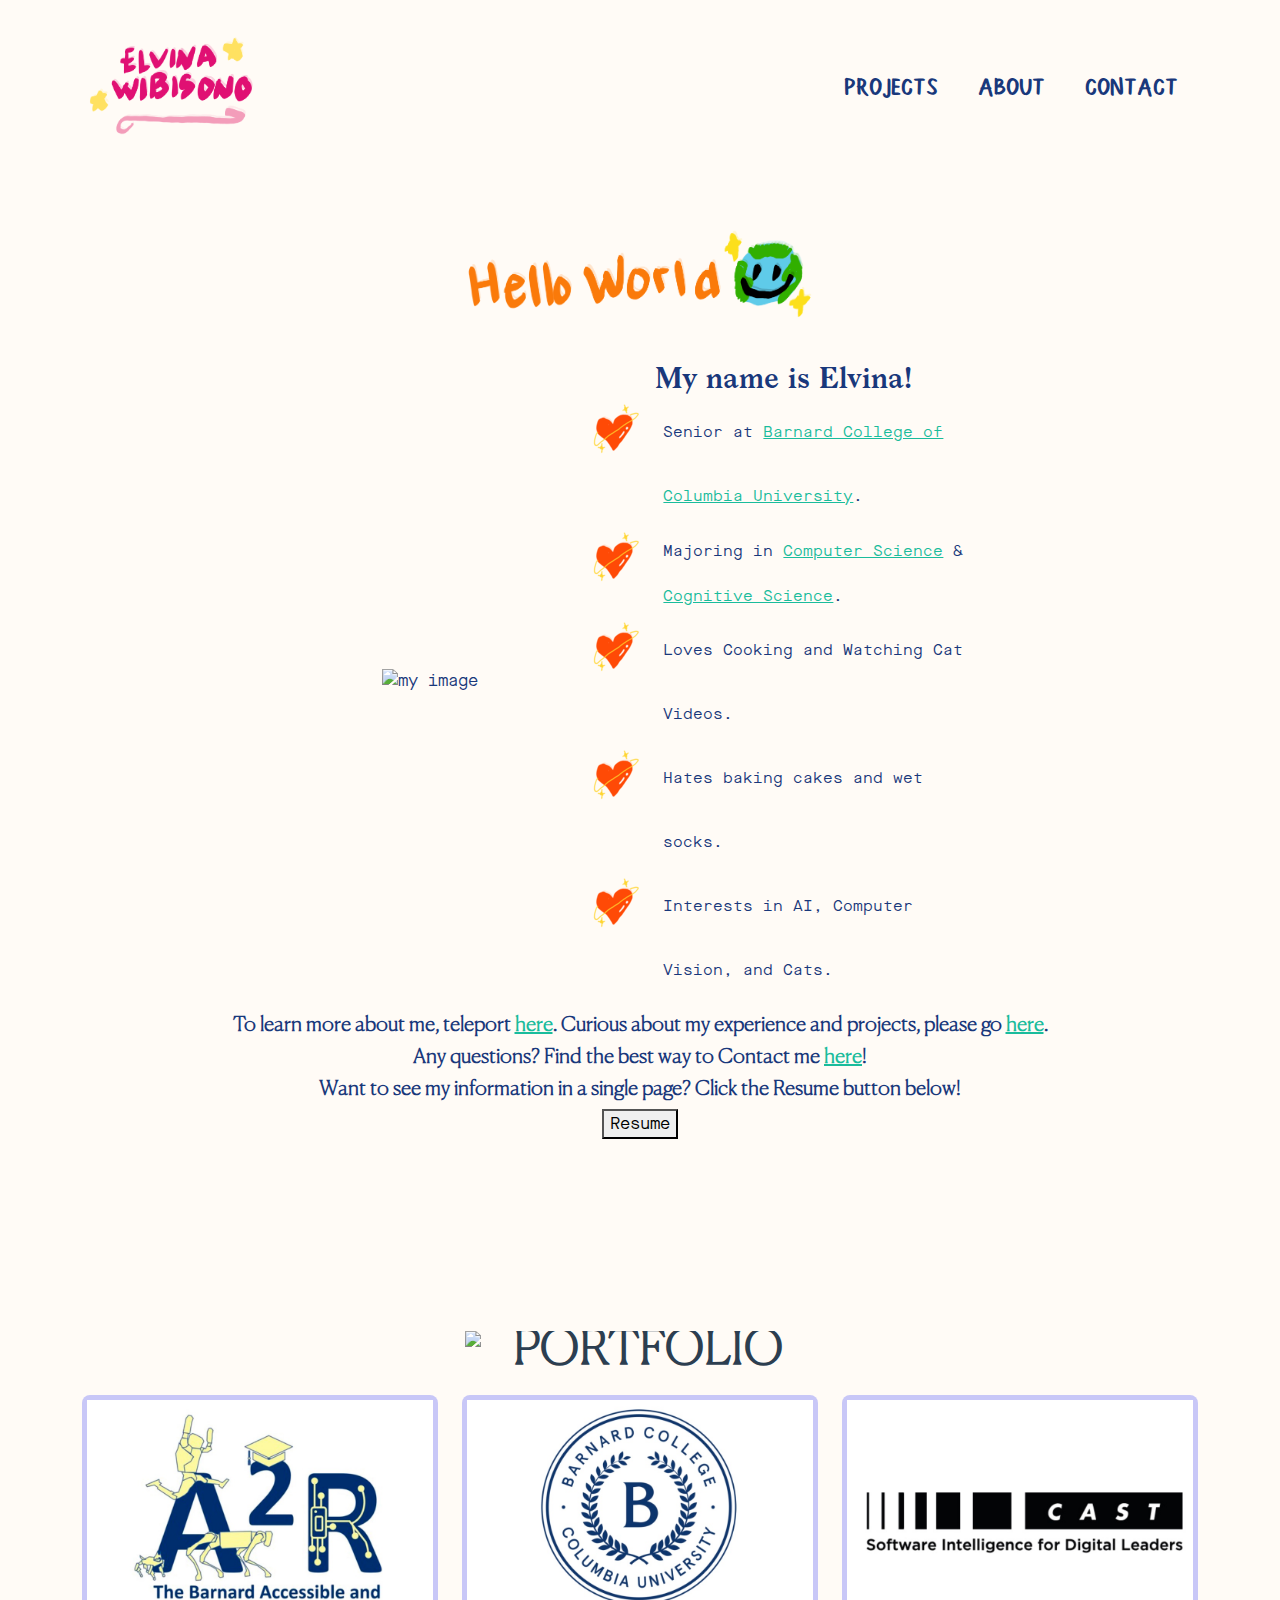
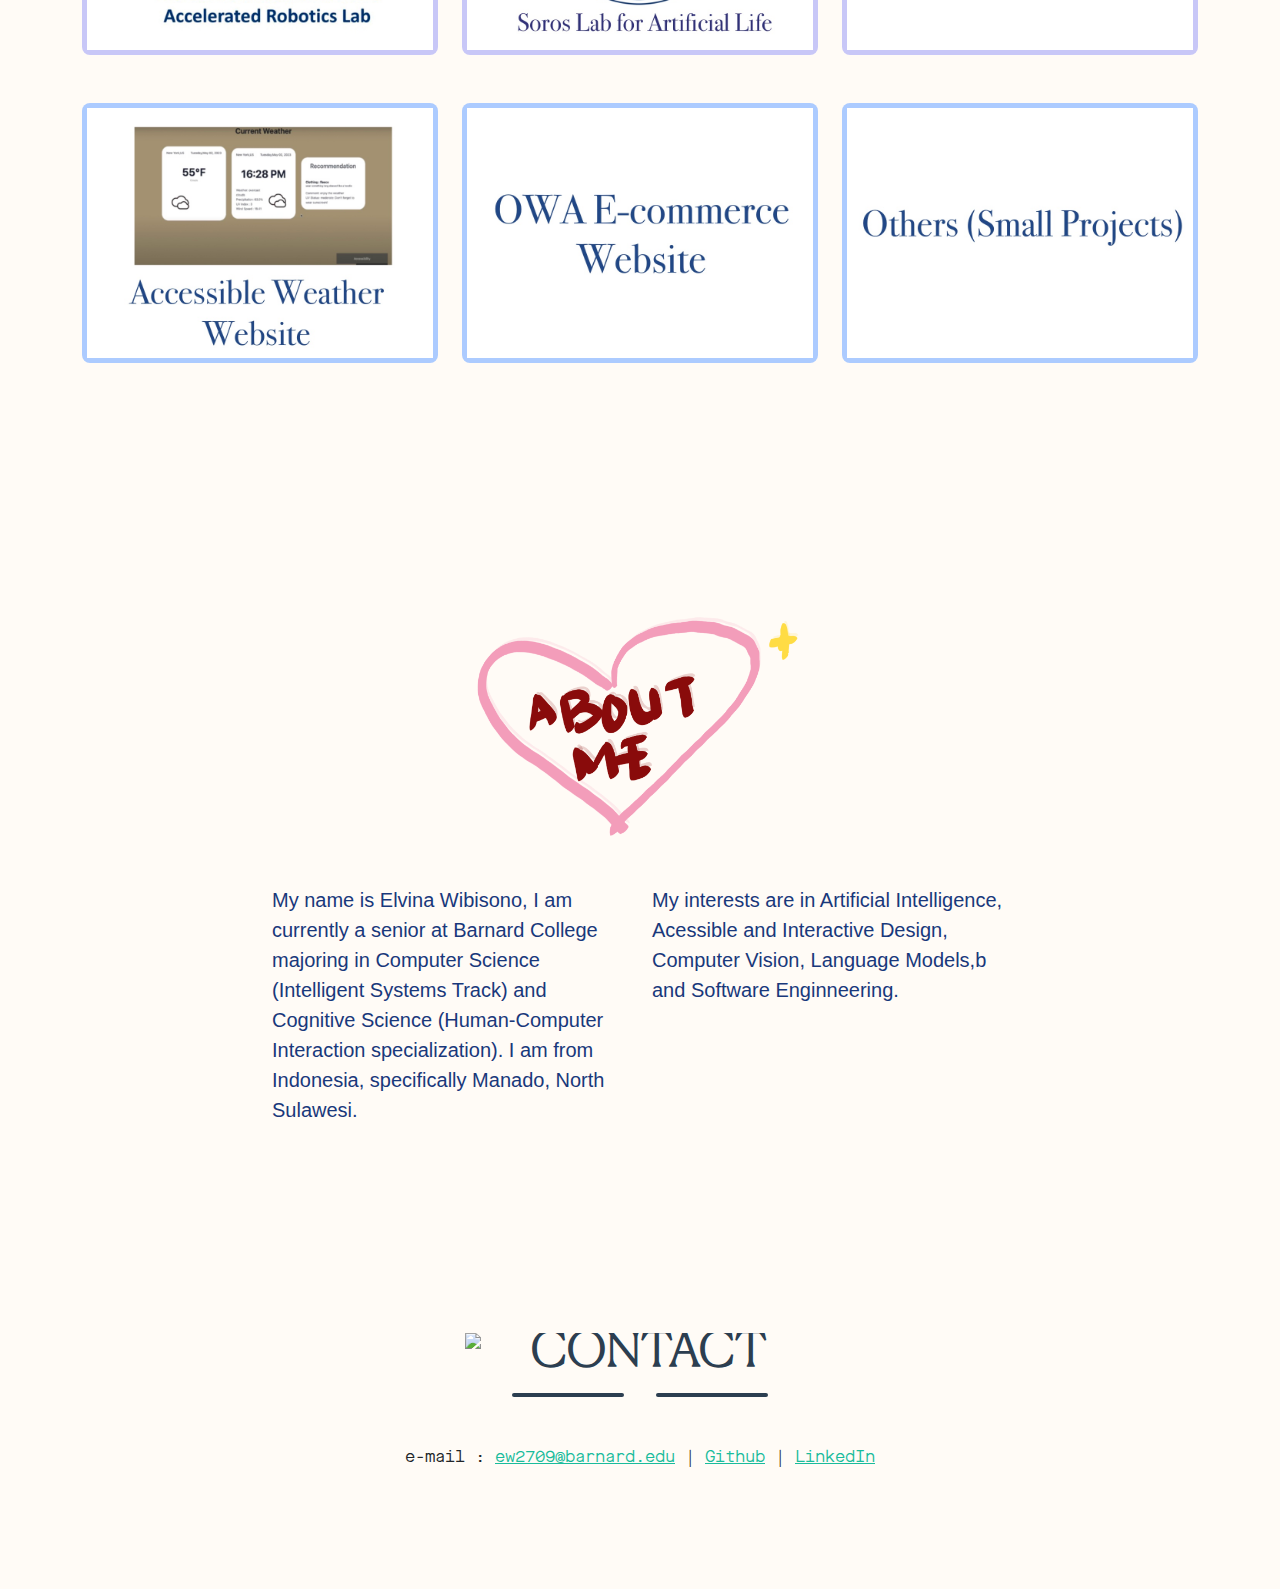
==== index.html @ 257a542f "add content" ====
<!DOCTYPE html>
<html lang="en">
    <head>
        <meta charset="utf-8" />
        <meta name="viewport" content="width=device-width, initial-scale=1, shrink-to-fit=no" />
        <meta name="description" content="" />
        <meta name="author" content="" />
        <title>Elvina's Personal Website</title>
        <!-- Favicon-->
        <link rel="icon" type="image/x-icon" href="assets/favicon.ico" />
        <!-- Font Awesome icons (free version)-->
        <script src="https://use.fontawesome.com/releases/v6.3.0/js/all.js" crossorigin="anonymous"></script>
        <!-- Google fonts-->
        <link href="https://fonts.googleapis.com/css?family=Montserrat:400,700" rel="stylesheet" type="text/css" />
        <link href="https://fonts.googleapis.com/css?family=Lato:400,700,400italic,700italic" rel="stylesheet" type="text/css" />
        <!-- Core theme CSS (includes Bootstrap)-->
        <link href="css/styles.css" rel="stylesheet" />

        <style>
            .custom-bg-color {
                background-color: #fffbf6;
                background-size: cover;
                background-position: center;
                background-repeat: no-repeat;
            }

            .navbar-logo {
                max-width: 180px; /* Adjust the maximum width as needed */
                height: auto;
                display: block; /* To center the image horizontally */
            }

            .section-heading-image {
                max-width: 350px; /* Adjust the maximum width as needed */
                height: auto;
                display: block; /* To center the image horizontally */
                margin: 0 auto; /* To center the image horizontally */
            }

            .section-home-image {
                max-width: 350px; /* Adjust the maximum width as needed */
                height: auto;
                display: block; /* To center the image horizontally */
                margin: 0 auto; /* To center the image horizontally */
            }

            @font-face {
                font-family: 'Alviena';
                src: url('assets/fonts/Alviena.ttf') format('truetype');
                font-weight: normal;
                font-style: normal;
            }

            @font-face {
                font-family: 'JustBreathe';
                src: url('aassets/fonts/JustBreathe-vO6y.otf') format('opentype');
                font-weight: normal;
                font-style: normal;
            }

            @font-face {
                font-family: 'Canela-Thin';
                src: url('assets/fonts/CanelaDeck-Thin-Trial.otf') format('opentype');
                font-weight: normal;
                font-style: normal;
            }

            @font-face {
                font-family: 'Canela-Light';
                src: url('assets/fonts/Canela-Light-Trial.otf') format('opentype');
                font-weight: normal;
                font-style: normal;
            }

            @font-face{
                font-family: 'MaisonMono';
                src: url('assets/fonts/MaisonNeueMono-Regular.otf') format('opentype');
                font-weight: normal;
                font-style: normal;

            }

            @font-face{
                font-family: 'MaisonNeue';
                src: url('assets/fonts/MaisonNeue-Demi.otf') format('opentype');
                font-weight: normal;
                font-style: normal;

            }

            @font-face{
                font-family: 'LarishNeue';
                src: url('assets/fonts/LarishNeueSemiboldRegular.otf') format('opentype');
                font-weight: normal;
                font-style: normal;

            }

            /* Apply the custom font to navigation menu */
            #mainNav .navbar-nav .nav-link {
                font-family: 'Alviena', sans-serif; /* Use the custom font followed by fallbacks */
                font-size: 32px;
            }

            .header-custom-font {
                font-family: 'MaisonMono', sans-serif; /* Use the custom font followed by fallbacks */
                
            }

            header.masthead.custom-bg-color.text-blue.text-center {
                font-family: 'MaisonMono', sans-serif; /* Use the custom font followed by fallbacks */
                
            }
            .home-container {
                text-align: center; /* Center-align the content within the container */
                margin: 0 auto; /* Center the container horizontally on the page */
                max-width: 980px; /* Set a maximum width for the container if desired */
                display: flex; /* Use flexbox to place items side by side */
                justify-content: center; /* Center the content horizontally */
                align-items: center; /* Center the content vertically */
            }

            ul.bullet-list{
                /* margin: 0 0 0 32px;
                line-height: 1.5; */
                text-align: left;
                padding: 0; 
                margin : 0; 
                list-style:none;
                position: relative;
            }

            .b1 {
                list-style-image: url(assets/img/bulletstar.png);
            }

            .b2 {
                list-style-image: url(assets/img/heartbullet.png);
                vertical-align: middle;
                margin-right: 10px; /* Add spacing between the image and text */
                width: 64px; 
                height: 63px;   
                
                /* margin-right: 10px;  */
                /* width : 32px; 
                height: 32px; */
            }
            ul.bullet-list li {
                font-size: 15px;
                margin: 0;
                padding: 0 0 0 80px; /* Add left padding for the text to create space for the image */
                line-height: 64px; /* Adjust line-height for proper spacing between text */
                background: url(assets/img/heartbullet.png) no-repeat left top; /* Set the background image */
                background-size: 64px 63px; /* Set the background image dimensions */
            }

            ul.bullet-list li.multi-line{
                line-height: 3;

            }

            .left-column {
                flex: 2;
                text-align: center;
                padding: 10px;
            }
           

            .left-column img {
                max-width: 115%;
                height: auto;
            }

            .right-column {
                flex: 3;
                padding: 10px; /* Add some padding for spacing */
                /* margin-right: 20px; */
            }


            @media (max-width: 768px) {
                /* Adjust styles for mobile devices */
                .home-container {
                    flex-direction: column; /* Stack the columns on top of each other for mobile */
                }

                .left-column {
                    order: 1; /* Reorder the left column to appear below the right column for mobile */
                }

                .right-column {
                    order: 2; /* Reorder the right column to appear above the left column for mobile */
                }

                ul.bullet-list {
                    font-size: 16px; /* Adjust the font size for bullet points on mobile */
                }

                ul.bullet-list li {
                    line-height: 1.5; /* Adjust line height for proper spacing between bullet points on mobile */
                }

                .left-column img {
                    max-width: 100%; /* Make the image responsive on mobile */
                }
            }
  

  
        </style>
        
    </head>

    <body id="page-top";>
        <!-- Navigation-->
        <nav class="navbar navbar-expand-lg custom-bg-color text-uppercase fixed-top" id="mainNav">
            <div class="container">
                <a class="navbar-brand" href="#page-top"><img src = "assets/img/cropped_namelogo.png" alt="Home" class="navbar-logo img-fluid" /></a>
                <button class="navbar-toggler text-uppercase font-weight-bold custom-bg-color text-black rounded " type="button" data-bs-toggle="collapse" data-bs-target="#navbarResponsive" aria-controls="navbarResponsive" aria-expanded="false" aria-label="Toggle navigation">
                    Menu
                    <i class="fas fa-bars"></i>
                </button>
                <div class="collapse navbar-collapse" id="navbarResponsive">
                    <ul class="navbar-nav ms-auto">
                        <li class="nav-item mx-0 mx-lg-1"><a class="nav-link py-3 px-0 px-lg-3 text-blue rounded" href="#portfolio">Projects</a></li>
                        <li class="nav-item mx-0 mx-lg-1"><a class="nav-link py-3 px-0 px-lg-3 text-blue rounded" href="#about">About</a></li>
                        <li class="nav-item mx-0 mx-lg-1"><a class="nav-link py-3 px-0 px-lg-3 text-blue rounded" href="#contact">Contact</a></li>
                    </ul>
                </div>
            </div>
        </nav>
        <!-- Masthead-->
        <header class="masthead custom-bg-color text-blue text-center">
            <div class="container d-flex align-items-center flex-column">
                <!-- Masthead Avatar Image-->
                <br>
                <img class="section-home-image img-fluid" src="assets/img/helloworldcrop.png" alt="Hello" />

                
                <!--<h1 class="masthead-heading mb-0 header-custom-font">Welcome to my Website!</h1>-->
                <!-- Icon Divider-->
               <!---- <div class="divider-custom">
                    <div class="divider-custom-line"></div>
                    <div class="divider-custom-icon"><i class="fas fa-star"></i></div>
                    <div class="divider-custom-line"></div>
                </div> -->
            
                <br>
                <!-- Masthead Subheading-->
                <!-- <p class="masthead-subheading font-weight-light mb-0">Welcome! My name is Elvina. Senior at Barnard College of</p>
                <p class="masthead-subheading font-weight-light mb-0"> Columbia University. Majoring in Computer Science. Loves</p>
                <p class="masthead-subheading font-weight-light mb-0"> cooking and watching Cat Videos. Hates baking cakes </p>
                <p class="masthead-subheading font-weight-light mb-0">and wet socks. Interests in AI, Computer Vision, and Cats</p>
                <p class="masthead-subheading font-weight-light mb-0"></p> -->
                <div class = 'home-container'>
                    <div class = "left-column">
                        <img src = "assets/img/myimage.PNG" alt = "my image" class ="img-fluid" >
                    </div>

                    <div class = "right-column">
                        <p class="masthead-subheading font-weight-light mb-0" align ="center" style="font-family: 'LarishNeue', sans-serif;">My name is Elvina!</p>
                        <ul class = 'bullet-list'>
                            <li >Senior at <a href = "https://barnard.edu">Barnard College of Columbia University</a>.</li>
                            <li class = "multi-line" >Majoring in <a href =" https://cs.barnard.edu">Computer Science</a> & <a href ="https://cogsci.barnard.edu">Cognitive Science</a>. </li>
                            <li >Loves Cooking and Watching Cat Videos.</li>
                            <li >Hates baking cakes and wet socks.</li>
                            <li >Interests in AI, Computer Vision, and Cats.</l1>
                        </ul>
                    </div>

                  
                </div>

                <h5 align = "left">To learn more about me, teleport <a href = "#about">here</a>. Curious about my experience and projects, please go <a href="#portfolio">here</a>.</h6>
                <h5 align = "left"> Any questions? Find the best way to Contact me <a href = "#contact">here</a>! </h6>
                <h5 align = "left"> Want to see my information in a single page? Click the Resume button below!</h5>
                <a href = "assets/files/ELVINA_WIBISONO_RESUME__SEPT2023-NEW.pdf"><button href = "assets/files/ELVINA_WIBISONO_RESUME__SEPT2023-NEW.pdf">Resume</button></a>



                
                
                
                <!-- <p class="masthead-subheading font-weight-light mb-0" align ="center">Senior at <a href = "https://barnard.edu">Barnard College of Columbia University</a>. </p>
                <p class="masthead-subheading font-weight-light mb-0" align ="center">Majoring in <a href =" https://cs.barnard.edu">Computer Science</a>(Intelligent Systems Track) and </p>
                <p class="masthead-subheading font-weight-light mb-0" align ="center"> <a href ="https://cogsci.barnard.edu">Cognitive Science</a> (Human-Computer Interaction specialization).</p>
                <p class="masthead-subheading font-weight-light mb-0" align ="center">Loves Cooking and Watching Cat Videos. Hates baking cakes and wet socks. Interests in AI, Computer Vision, and Cats.</p>
                <p class="masthead-subheading font-weight-light mb-0" align ="center"></p>
                <br> -->
                <!-- <p class="masthead-subheading font-weight-light mb-0">About : Please go here if you want to know more about me. </p>
                <p class="masthead-subheading font-weight-light mb-0">Projects : Please go to this page to learn about some of my works in research and personal projects.  </p>
                <p class="masthead-subheading font-weight-light mb-0">Contact : List of where you can reach out to me.  </p> -->
            </div>
        </header>
        <!-- Portfolio Section-->
        <section class="page-section portfolio custom-bg-color" id="portfolio">
            <div class="container">
                <!-- Portfolio Section Heading-->
                <h2 class="page-section-heading text-center text-uppercase text-secondary mb-0"><img src = "assets/img/projects_cropped.png" alt="Portfolio" class="section-heading-image img-fluid" /></h2>
                <!-- Icon Divider-->
                <!-- <div class="divider-custom">
                    <div class="divider-custom-line"></div>
                    <div class="divider-custom-icon"><i class="fas fa-star"></i></div>
                    <div class="divider-custom-line"></div>
                </div> -->
                <!-- Portfolio Grid Items-->
                <br>
                <div class="row justify-content-center">
                    <!-- Portfolio Item 1-->
                    <div class="col-md-6 col-lg-4 mb-5">
                        <div class="portfolio-item mx-auto" data-bs-toggle="modal" data-bs-target="#portfolioModal1">
                            <div class="portfolio-item-caption d-flex align-items-center justify-content-center h-100 w-100">
                                <div class="portfolio-item-caption-content text-center text-white"><i class="fas fa-plus fa-3x"></i></div>
                            </div>
                            <img class="img-fluid" src="assets/img/portfolio/a2rlab.jpg" alt="..." style = "border:5px solid  #c8c7f7; " />
                        </div>
                    </div>
                    <!-- Portfolio Item 2-->
                    <div class="col-md-6 col-lg-4 mb-5">
                        <div class="portfolio-item mx-auto" data-bs-toggle="modal" data-bs-target="#portfolioModal2">
                            <div class="portfolio-item-caption d-flex align-items-center justify-content-center h-100 w-100">
                                <div class="portfolio-item-caption-content text-center text-white"><i class="fas fa-plus fa-3x"></i></div>
                            </div>
                            <img class="img-fluid" src="assets/img/portfolio/soroslab.jpg" alt="..." style = "border:5px solid #c8c7f7;"  />
                        </div>
                    </div>

                    <div class="col-md-6 col-lg-4 mb-5 mb-md-0">
                        <div class="portfolio-item mx-auto" data-bs-toggle="modal" data-bs-target="#portfolioModal5">
                            <div class="portfolio-item-caption d-flex align-items-center justify-content-center h-100 w-100">
                                <div class="portfolio-item-caption-content text-center text-white"><i class="fas fa-plus fa-3x"></i></div>
                            </div>
                            <img class="img-fluid" src="assets/img/portfolio/cast.jpg" alt="..." style = "border:5px solid  #c8c7f7;" />
                        </div>
                    </div>

                    <!-- Portfolio Item 3-->
                    <div class="col-md-6 col-lg-4 mb-5">
                        <div class="portfolio-item mx-auto" data-bs-toggle="modal" data-bs-target="#portfolioModal3">
                            <div class="portfolio-item-caption d-flex align-items-center justify-content-center h-100 w-100">
                                <div class="portfolio-item-caption-content text-center text-white"><i class="fas fa-plus fa-3x"></i></div>
                            </div>
                            <img class="img-fluid" src="assets/img/portfolio/weatherweb.jpg" alt="..." style = "border:5px solid  #accbff;" />
                        </div>
                    </div>
                    <!-- Portfolio Item 4-->
                    <div class="col-md-6 col-lg-4 mb-5 mb-lg-0">
                        <div class="portfolio-item mx-auto" data-bs-toggle="modal" data-bs-target="#portfolioModal4">
                            <div class="portfolio-item-caption d-flex align-items-center justify-content-center h-100 w-100">
                                <div class="portfolio-item-caption-content text-center text-white"><i class="fas fa-plus fa-3x"></i></div>
                            </div>
                            <img class="img-fluid" src="assets/img/portfolio/owa.jpg" alt="..." style = "border:5px solid  #accbff;"/>
                        </div>
                    </div>
                    <!-- Portfolio Item 5-->
                    
                    <!-- Portfolio Item 6-->
                    <div class="col-md-6 col-lg-4">
                        <div class="portfolio-item mx-auto" data-bs-toggle="modal" data-bs-target="#portfolioModal6">
                            <div class="portfolio-item-caption d-flex align-items-center justify-content-center h-100 w-100">
                                <div class="portfolio-item-caption-content text-center text-white"><i class="fas fa-plus fa-3x"></i></div>
                            </div>
                            <img class="img-fluid" src="assets/img/portfolio/others.jpg" alt="..." style = "border:5px solid  #accbff;" />
                        </div>
                    </div>
                </div>
            </div>
        </section>
        <!-- About Section-->
        <section class="page-section custom-bg-color text-blue mb-0" id="about">
            <div class="container">
                <!-- About Section Heading-->
                <h2 class="page-section-heading text-center text-uppercase text-blue"><img src = "assets/img/aboutme.png" alt="About" class="section-heading-image img-fluid"/></h2>
                <!-- Icon Divider-->
                <!-- <div class="divider-custom">
                    <div class="divider-custom-line"></div>
                    <div class="divider-custom-icon"><i class="fas fa-star"></i></div>
                    <div class="divider-custom-line"></div>
                </div> -->
                <br>
                <!-- About Section Content-->
                <div class="row">
                    

                    <div class="col-lg-4 ms-auto"><p class="lead">My name is Elvina Wibisono, I am currently a senior at Barnard College majoring in Computer Science (Intelligent Systems Track) and Cognitive Science (Human-Computer Interaction specialization). I am from Indonesia, specifically Manado, North Sulawesi. </p></div>
                    <div class="col-lg-4 me-auto"><p class="lead">My interests are in Artificial Intelligence, Acessible and Interactive Design, Computer Vision, Language Models,b and Software Enginneering. </p></div>
                </div>
                
            </div>
        </section>
        <!-- Contact Section-->
        <section class="page-section custom-bg-color" id="contact">
            <div class="container">
                <!-- Contact Section Heading-->
                <h2 class="page-section-heading text-center text-uppercase text-secondary mb-0"><img src = "assets/img/contactme_crop.png" alt="Contact" class="section-heading-image img-fluid"/></h2>
                <!-- Icon Divider-->
                <div class="divider-custom">
                    <div class="divider-custom-line"></div>
                    <div class="divider-custom-icon"><i class="fas fa-star"></i></div>
                    <div class="divider-custom-line"></div>
                </div>
                <br>
                <!-- Contact Section Form-->
                <div class="row justify-content-center">
                    <div class="col-lg-8 col-xl-7">
                        <p class="mb-4" align = "center" style = "font-family: MaisonMono;" >e-mail : <a href = "mailto:ew2709@barnard.edu">ew2709@barnard.edu</a> | <a href ="https://github.com/elvinawibisono">Github</a> | <a href="https://www.linkedin.com/in/elvina-wibisono/">LinkedIn</a> </p>
                        


                        
                        
                    </div>
                </div>
            </div>
        </section>
        <!-- Portfolio Modals-->
        <!-- Portfolio Modal 1-->
        <div class="portfolio-modal modal fade" id="portfolioModal1" tabindex="-1" aria-labelledby="portfolioModal1" aria-hidden="true">
            <div class="modal-dialog modal-xl">
                <div class="modal-content">
                    <div class="modal-header border-0"><button class="btn-close" type="button" data-bs-dismiss="modal" aria-label="Close"></button></div>
                    <div class="modal-body text-center pb-5">
                        <div class="container">
                            <div class="row justify-content-center">
                                <div class="col-lg-8">
                                    <!-- Portfolio Modal - Title-->
                                    <h2 class="portfolio-modal-title text-secondary text-uppercase mb-0">Barnard Accessible and Accelerated Robotics Lab</h2>
                                    <!-- Icon Divider-->
                                    <div class="divider-custom">
                                        <div class="divider-custom-line"></div>
                                        <div class="divider-custom-icon"><i class="fas fa-star"></i></div>
                                        <div class="divider-custom-line"></div>
                                    </div>
                                    <!-- Portfolio Modal - Image-->
                                    <img class="img-fluid rounded mb-5" src="assets/img/portfolio/a2rlab.jpg" alt="..." />
                                    <!-- Portfolio Modal - Text-->
                                    <p align = "left" class="mb-4">Timeline Active : August 2022 - Present</p>
                                    <h5 align= "left">A<sup>2</sup>R Lab is a Robotics lab focusing on accessibility, led by Professor <a href = "https://brianplancher.com/ "> Brian Plancher</a>. More information about the lab can be found through the lab's website:  <a href = "https://a2r-lab.org/">https://a2r-lab.org/ </a></h5>
                                    <br>
                                    <h5 align = "left">My role: </h5>
                                    <p align = "left" class="mb-4">I am currently part of the Tiny Robots, Computer Vision Team. Our main goal of the research is to develop accessibility in robot-learning by experimenting and implementing high-level Computer Vision Algorithms (such as vSLAM, terrain mapping, etc) into low-constraint embedded systems. Some accomplishment I have done: </p>
                                    <ul align = "left">
                                        <li> Optimize ground-level SVO (Semi-Direct Visual Odometry) mapping using C++ for broader research applications</li>
                                        <li>Spearhead Petoi Bittle Robot Dog hardware integration, ensuring seamless functionality for cutting-edge research</li>
                                        <li>Lead a dynamic research team, boosting productivity by 15% through regular collaboration</li>
                                        <li>Formulate a focused research strategy, optimizing efficiency by dissecting pertinent literature</li>
                                    </ul>
                                    <p class="mb-4">Currently, testing and identifying different kernels needed for vSLAM to be usable with our resource constrained hardwares. </p>
                                    <h5 align = "left">Barnard Summer Research Institue: </h5>
                                    <ul align = "left">
                                        <li>Secured a prestigious $6,000 grant from Barnard Summer Research Institute for pioneering Computer Vision research in cost-effective embedded systems and Tiny Robots </li>
                                        <li>Conducted rigorous testing of Computer Vision algorithms on our hardware, resulting in efficient resource utilization </li>
                                        <li>Presented intricate research findings in a captivating poster presentation, reaching and engaging diverse audiences </li>
                                    </ul>
                                    <p class="mb-4">Our poster can be previewed <a href = "assets/files/Aliya & Elvina SRI 2023 CV Tiny Robots.pdf">here</a>.</p>
                                    <button class="btn btn-primary" data-bs-dismiss="modal">
                                        <i class="fas fa-xmark fa-fw"></i>
                                        Close Window
                                    </button>
                                </div>
                            </div>
                        </div>
                    </div>
                </div>
            </div>
        </div>
        <!-- Portfolio Modal 2-->
        <div class="portfolio-modal modal fade" id="portfolioModal2" tabindex="-1" aria-labelledby="portfolioModal2" aria-hidden="true">
            <div class="modal-dialog modal-xl">
                <div class="modal-content">
                    <div class="modal-header border-0"><button class="btn-close" type="button" data-bs-dismiss="modal" aria-label="Close"></button></div>
                    <div class="modal-body text-center pb-5">
                        <div class="container">
                            <div class="row justify-content-center">
                                <div class="col-lg-8">
                                    <!-- Portfolio Modal - Title-->
                                    <h2 class="portfolio-modal-title text-secondary text-uppercase mb-0">Dr. Soros Lab</h2>
                                    <!-- Icon Divider-->
                                    <div class="divider-custom">
                                        <div class="divider-custom-line"></div>
                                        <div class="divider-custom-icon"><i class="fas fa-star"></i></div>
                                        <div class="divider-custom-line"></div>
                                    </div>
                                    <!-- Portfolio Modal - Image-->
                                    <img class="img-fluid rounded mb-5" src="assets/img/portfolio/soroslab.jpg" alt="..." />
                                    <!-- Portfolio Modal - Text-->
                                    <h3>Led by Dr. Lisa Soros</h3>
                                    <p class="mb-4">March 2023 - May 2023</p>
                                    <h5 align = "left">My role: </h5>
                                    <p align = "left" class="mb-4">I was a part of the Soft Robots Team. Our team researched about evolutionary algorithms and its implementation to soft robots. Some of my accomplishments: </p>
                                    <ul align = "left">
                                        <li> Produced concise documentation of codebase structure and functionality, reducing code comprehension time by 35% </li>
                                        <li>Investigated and evaluated evolutionary algorithms, identifying optimal components for the research project</li>
                                        <li>Contributed to the development of creative strategies for integrating evolutionary algorithms into the project</li>
                                    </ul>
                                    <button class="btn btn-primary" data-bs-dismiss="modal">
                                        <i class="fas fa-xmark fa-fw"></i>
                                        Close Window
                                    </button>
                                </div>
                            </div>
                        </div>
                    </div>
                </div>
            </div>
        </div>
        <!-- Portfolio Modal 3-->
        <div class="portfolio-modal modal fade" id="portfolioModal3" tabindex="-1" aria-labelledby="portfolioModal3" aria-hidden="true">
            <div class="modal-dialog modal-xl">
                <div class="modal-content">
                    <div class="modal-header border-0"><button class="btn-close" type="button" data-bs-dismiss="modal" aria-label="Close"></button></div>
                    <div class="modal-body text-center pb-5">
                        <div class="container">
                            <div class="row justify-content-center">
                                <div class="col-lg-8">
                                    <!-- Portfolio Modal - Title-->
                                    <h2 class="portfolio-modal-title text-secondary text-uppercase mb-0">Weather Website</h2>
                                    <!-- Icon Divider-->
                                    <div class="divider-custom">
                                        <div class="divider-custom-line"></div>
                                        <div class="divider-custom-icon"><i class="fas fa-star"></i></div>
                                        <div class="divider-custom-line"></div>
                                    </div>
                                    <!-- Portfolio Modal - Image-->
                                    <img class="img-fluid rounded mb-5" src="assets/img/portfolio/weatherweb.jpg" alt="..." />
                                    <!-- Portfolio Modal - Text-->
                                    <p class="mb-4" align = "left">Technologies: Python, flask, javascript(jquery)</p>
                                    <h5 align = "left">About:  </h5>
                                    <p class="mb-4" align="left">A web project from Developing Acessibility UI Design. This project I coded from scratch with a priority of implementing accessibility features into the website (for example: text-to-speech, image/text magnification, etc.). The website retrieves the weather from a specified location the user provides and then projected the current weather of the location, including necessary weather information such as precipitation, humidity, and etc.</p>          
                                    <p class="mb-4" align = "left">This website help provide suggestions to the user, for example in the next 3-4hrs it's going to rain , thus it suggest to bring an umbrella, or wear UV protection depending on the UV levels of that day.</p>
                                    <p class="mb-4">Click <a href ="assets/files/ElvinaWibisono_AccessibleUI_FinalProject_ew2709.pdf">here </a>to preview my demo presentation and click <a href= "https://github.com/elvinawibisono/Accessibility-WeatherWebsite" >here </a>to preview my code.</p>
                                    <button class="btn btn-primary" data-bs-dismiss="modal">
                                        <i class="fas fa-xmark fa-fw"></i>
                                        Close Window
                                    </button>
                                </div>
                            </div>
                        </div>
                    </div>
                </div>
            </div>
        </div>
        <!-- Portfolio Modal 4-->
        <div class="portfolio-modal modal fade" id="portfolioModal4" tabindex="-1" aria-labelledby="portfolioModal4" aria-hidden="true">
            <div class="modal-dialog modal-xl">
                <div class="modal-content">
                    <div class="modal-header border-0"><button class="btn-close" type="button" data-bs-dismiss="modal" aria-label="Close"></button></div>
                    <div class="modal-body text-center pb-5">
                        <div class="container">
                            <div class="row justify-content-center">
                                <div class="col-lg-8">
                                    <!-- Portfolio Modal - Title-->
                                    <h2 class="portfolio-modal-title text-secondary text-uppercase mb-0">E-commerce Website </h2>
                                    <!-- Icon Divider-->
                                    <div class="divider-custom">
                                        <div class="divider-custom-line"></div>
                                        <div class="divider-custom-icon"><i class="fas fa-star"></i></div>
                                        <div class="divider-custom-line"></div>
                                    </div>
                                    <!-- Portfolio Modal - Image-->
                                    <img class="img-fluid rounded mb-5" src="assets/img/portfolio/owa.jpg" alt="..." />
                                    <!-- Portfolio Modal - Text-->
                                    <p class="mb-4" align = "left">Group: Elvina Wibisono and Sadia Sharif</p>
                                    <p class="mb-4" align = "left"> Technologies Used: Python, Flask, PostgreSQL, HTML/CSS</p>
                                    <p class="mb-4" align = "left"> Worked on an e-commerce website project, with an isnpiration from Etsy. This website focuses on Barnard and Columbia students' storefront, focusing on arts and crafts.</p>
                                    <p class="mb-4" align = "left">Click <a href ="https://github.com/elvinawibisono/w4111-proj1">here </a>to preview the codebase.</p>
                                    <button class="btn btn-primary" data-bs-dismiss="modal">
                                        <i class="fas fa-xmark fa-fw"></i>
                                        Close Window
                                    </button>
                                </div>
                            </div>
                        </div>
                    </div>
                </div>
            </div>
        </div>
        <!-- Portfolio Modal 5-->
        <div class="portfolio-modal modal fade" id="portfolioModal5" tabindex="-1" aria-labelledby="portfolioModal5" aria-hidden="true">
            <div class="modal-dialog modal-xl">
                <div class="modal-content">
                    <div class="modal-header border-0"><button class="btn-close" type="button" data-bs-dismiss="modal" aria-label="Close"></button></div>
                    <div class="modal-body text-center pb-5">
                        <div class="container">
                            <div class="row justify-content-center">
                                <div class="col-lg-8">
                                    <!-- Portfolio Modal - Title-->
                                    <h2 class="portfolio-modal-title text-secondary text-uppercase mb-0">Cast Software</h2>
                                    <!-- Icon Divider-->
                                    <div class="divider-custom">
                                        <div class="divider-custom-line"></div>
                                        <div class="divider-custom-icon"><i class="fas fa-star"></i></div>
                                        <div class="divider-custom-line"></div>
                                    </div>
                                    <!-- Portfolio Modal - Image-->
                                    <img class="img-fluid rounded mb-5" src="assets/img/portfolio/cast.jpg" alt="..." />
                                    <!-- Portfolio Modal - Text-->
                                    <p class="mb-4" align = "left">Timeline: June 2022 - August 2022</p>
                                    <p class="mb-4" align = "left">My role as an intern focusing on creating Java extensions in retrieval of data from Neo4j nodes convert into CSV and vice vers. Some of my accomplishments:</p>
                                    <ul align = "left">
                                        <li>Identified and improved code areas, enabling data retrieval from Neo4j with specific node properties</li>
                                        <li>Developed a Java extension that streamlined data import/export, boosting data processing efficiency by 40%</li>
                                        <li>Designed and executed robust code to organize data with specific properties into CSV files, improving data accessibility
                                            and organization</li>

                                    </ul>

                                    <button class="btn btn-primary" data-bs-dismiss="modal">
                                        <i class="fas fa-xmark fa-fw"></i>
                                        Close Window
                                    </button>
                                </div>
                            </div>
                        </div>
                    </div>
                </div>
            </div>
        </div>
        <!-- Portfolio Modal 6-->
        <div class="portfolio-modal modal fade" id="portfolioModal6" tabindex="-1" aria-labelledby="portfolioModal6" aria-hidden="true">
            <div class="modal-dialog modal-xl">
                <div class="modal-content">
                    <div class="modal-header border-0"><button class="btn-close" type="button" data-bs-dismiss="modal" aria-label="Close"></button></div>
                    <div class="modal-body text-center pb-5">
                        <div class="container">
                            <div class="row justify-content-center">
                                <div class="col-lg-8">
                                    <!-- Portfolio Modal - Title-->
                                    <h2 class="portfolio-modal-title text-secondary text-uppercase mb-0">Others (Small Projects)</h2>
                                    <!-- Icon Divider-->
                                    <div class="divider-custom">
                                        <div class="divider-custom-line"></div>
                                        <div class="divider-custom-icon"><i class="fas fa-star"></i></div>
                                        <div class="divider-custom-line"></div>
                                    </div>
                                    <!-- Portfolio Modal - Image-->
                                    <img class="img-fluid rounded mb-5" src="assets/img/portfolio/others.jpg" alt="..." />
                                    <!-- Portfolio Modal - Text-->
                                    <p class="mb-4">Lorem ipsum dolor sit amet, consectetur adipisicing elit. Mollitia neque assumenda ipsam nihil, molestias magnam, recusandae quos quis inventore quisquam velit asperiores, vitae? Reprehenderit soluta, eos quod consequuntur itaque. Nam.</p>
                                    <button class="btn btn-primary" data-bs-dismiss="modal">
                                        <i class="fas fa-xmark fa-fw"></i>
                                        Close Window
                                    </button>
                                </div>
                            </div>
                        </div>
                    </div>
                </div>
            </div>
        </div>
        <!-- Bootstrap core JS-->
        <script src="https://cdn.jsdelivr.net/npm/bootstrap@5.2.3/dist/js/bootstrap.bundle.min.js"></script>
        <!-- Core theme JS-->
        <script src="js/scripts.js"></script>
        <!-- * * * * * * * * * * * * * * * * * * * * * * * * * * * * * * * * * * * * * * * *-->
        <!-- * *                               SB Forms JS                               * *-->
        <!-- * * Activate your form at https://startbootstrap.com/solution/contact-forms * *-->
        <!-- * * * * * * * * * * * * * * * * * * * * * * * * * * * * * * * * * * * * * * * *-->
        <script src="https://cdn.startbootstrap.com/sb-forms-latest.js"></script>
    </body>
</html>
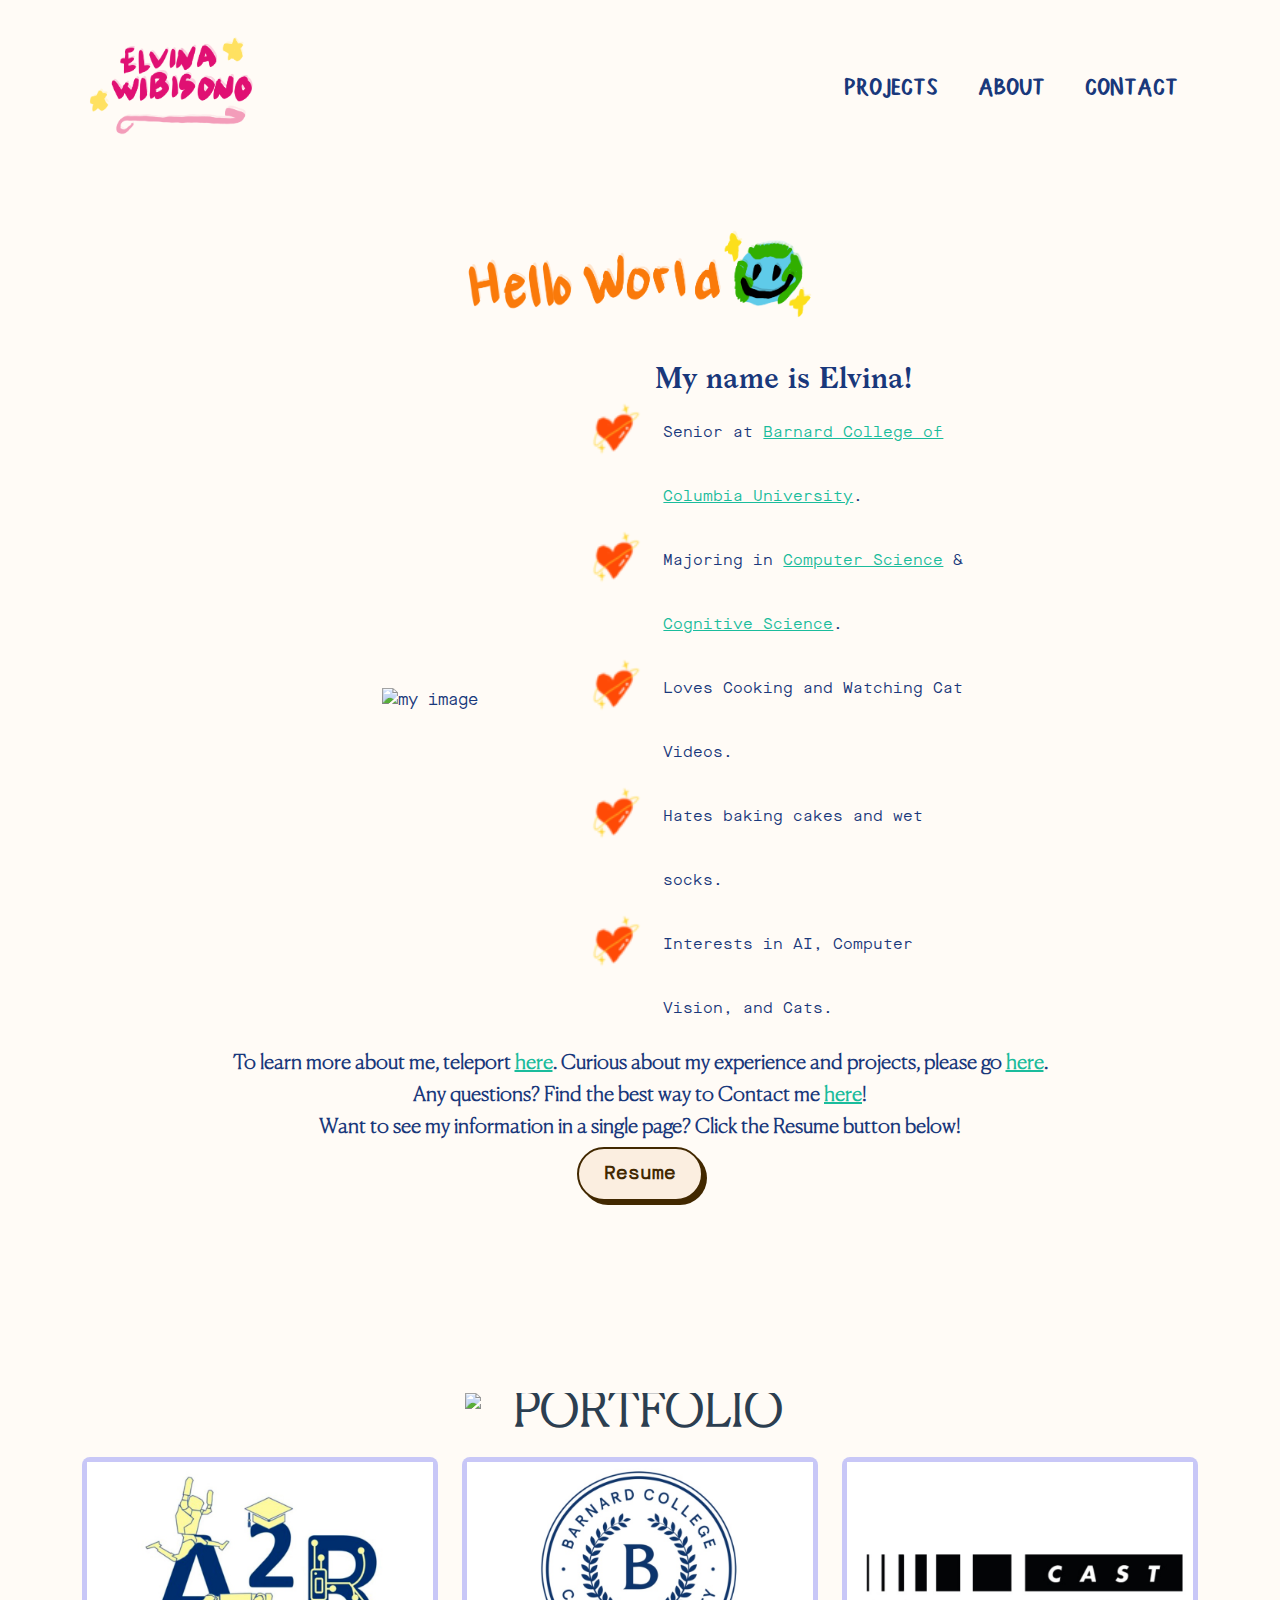
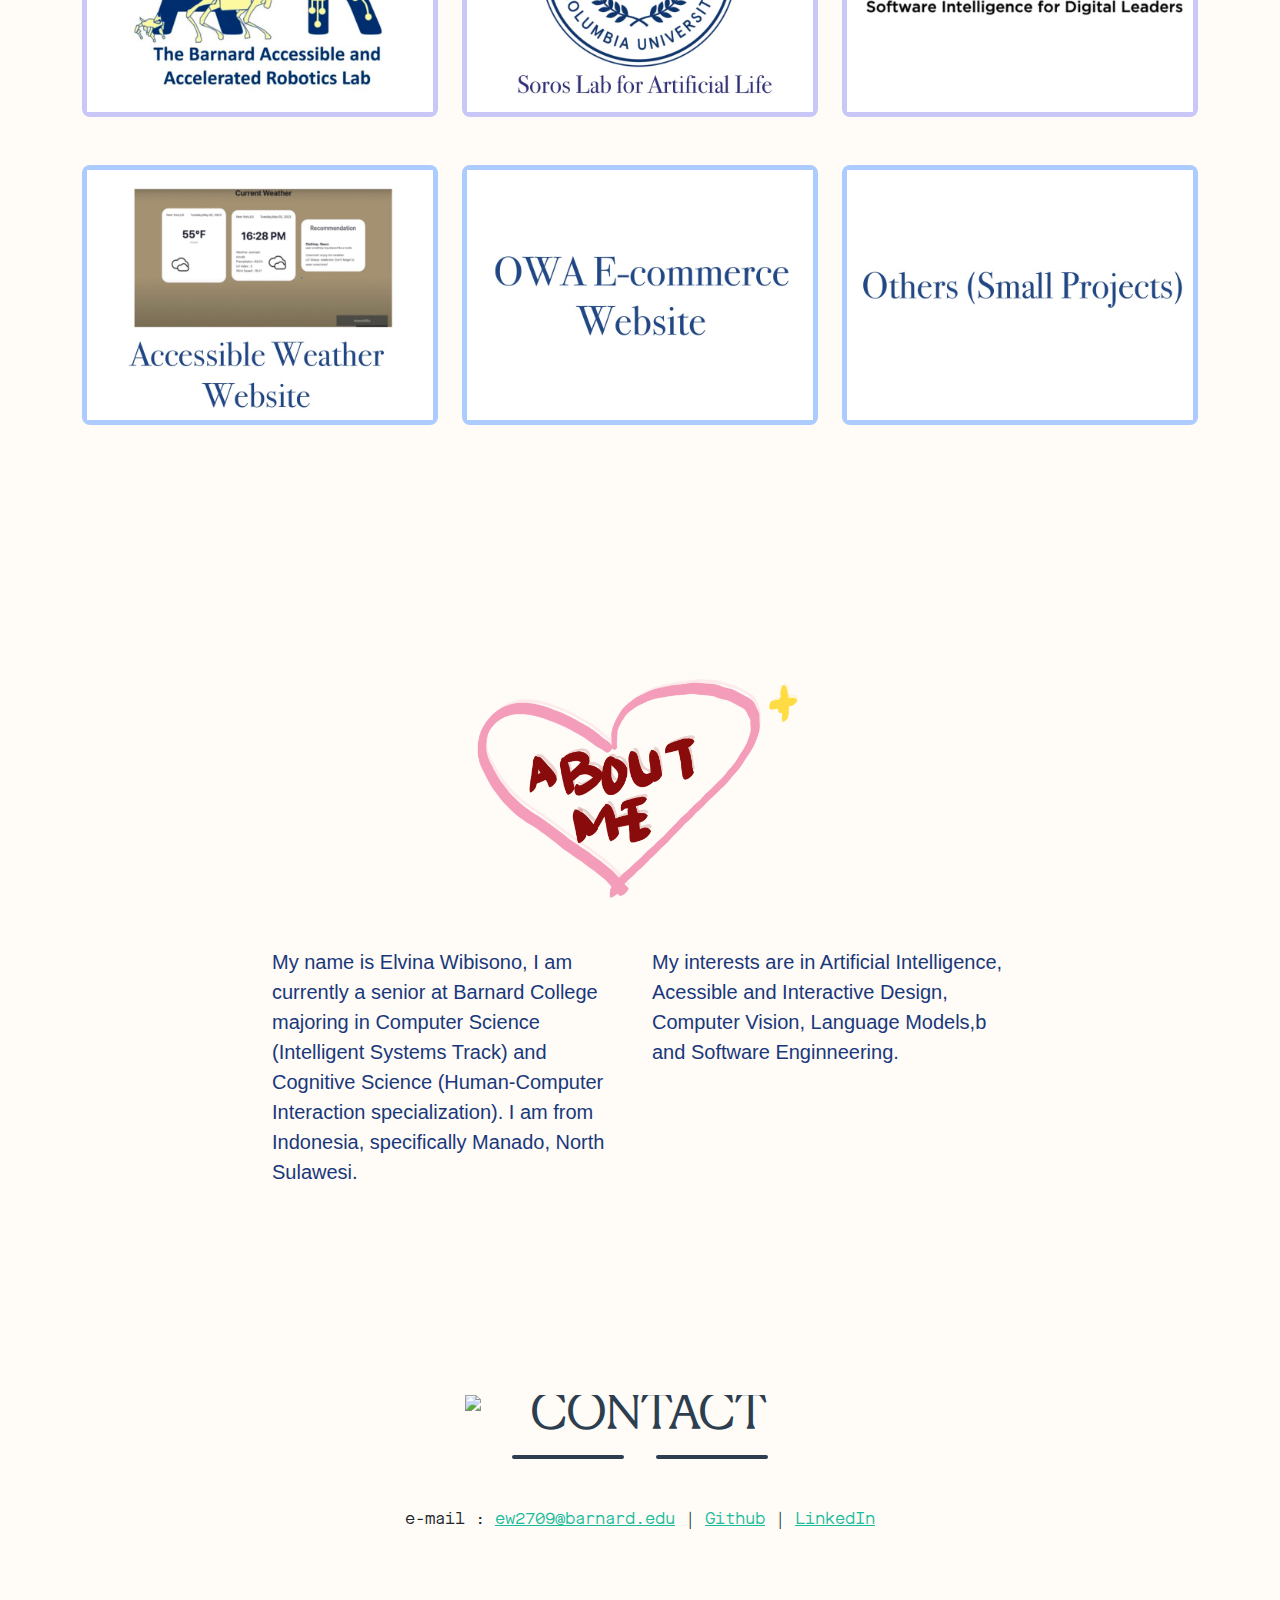
==== commit 87ce9de6: "change button css" ====
--- a/index.html
+++ b/index.html
@@ -204,6 +204,8 @@
                     max-width: 100%; /* Make the image responsive on mobile */
                 }
             }
+
+            
   
 
   
@@ -261,7 +263,7 @@
                         <p class="masthead-subheading font-weight-light mb-0" align ="center" style="font-family: 'LarishNeue', sans-serif;">My name is Elvina!</p>
                         <ul class = 'bullet-list'>
                             <li >Senior at <a href = "https://barnard.edu">Barnard College of Columbia University</a>.</li>
-                            <li class = "multi-line" >Majoring in <a href =" https://cs.barnard.edu">Computer Science</a> & <a href ="https://cogsci.barnard.edu">Cognitive Science</a>. </li>
+                            <li >Majoring in <a href =" https://cs.barnard.edu">Computer Science</a> & <a href ="https://cogsci.barnard.edu">Cognitive Science</a>. </li>
                             <li >Loves Cooking and Watching Cat Videos.</li>
                             <li >Hates baking cakes and wet socks.</li>
                             <li >Interests in AI, Computer Vision, and Cats.</l1>
@@ -274,7 +276,7 @@
                 <h5 align = "left">To learn more about me, teleport <a href = "#about">here</a>. Curious about my experience and projects, please go <a href="#portfolio">here</a>.</h6>
                 <h5 align = "left"> Any questions? Find the best way to Contact me <a href = "#contact">here</a>! </h6>
                 <h5 align = "left"> Want to see my information in a single page? Click the Resume button below!</h5>
-                <a href = "assets/files/ELVINA_WIBISONO_RESUME__SEPT2023-NEW.pdf"><button href = "assets/files/ELVINA_WIBISONO_RESUME__SEPT2023-NEW.pdf">Resume</button></a>
+                <a href = "assets/files/ELVINA_WIBISONO_RESUME__SEPT2023-NEW.pdf"><button class ="button-74" href = "assets/files/ELVINA_WIBISONO_RESUME__SEPT2023-NEW.pdf">Resume</button></a>
 
 
 
@@ -453,7 +455,7 @@
                                         <li>Presented intricate research findings in a captivating poster presentation, reaching and engaging diverse audiences </li>
                                     </ul>
                                     <p class="mb-4">Our poster can be previewed <a href = "assets/files/Aliya & Elvina SRI 2023 CV Tiny Robots.pdf">here</a>.</p>
-                                    <button class="btn btn-primary" data-bs-dismiss="modal">
+                                    <button class="button-30" data-bs-dismiss="modal">
                                         <i class="fas fa-xmark fa-fw"></i>
                                         Close Window
                                     </button>
@@ -493,7 +495,7 @@
                                         <li>Investigated and evaluated evolutionary algorithms, identifying optimal components for the research project</li>
                                         <li>Contributed to the development of creative strategies for integrating evolutionary algorithms into the project</li>
                                     </ul>
-                                    <button class="btn btn-primary" data-bs-dismiss="modal">
+                                    <button class="button-30" data-bs-dismiss="modal">
                                         <i class="fas fa-xmark fa-fw"></i>
                                         Close Window
                                     </button>
@@ -529,7 +531,7 @@
                                     <p class="mb-4" align="left">A web project from Developing Acessibility UI Design. This project I coded from scratch with a priority of implementing accessibility features into the website (for example: text-to-speech, image/text magnification, etc.). The website retrieves the weather from a specified location the user provides and then projected the current weather of the location, including necessary weather information such as precipitation, humidity, and etc.</p>          
                                     <p class="mb-4" align = "left">This website help provide suggestions to the user, for example in the next 3-4hrs it's going to rain , thus it suggest to bring an umbrella, or wear UV protection depending on the UV levels of that day.</p>
                                     <p class="mb-4">Click <a href ="assets/files/ElvinaWibisono_AccessibleUI_FinalProject_ew2709.pdf">here </a>to preview my demo presentation and click <a href= "https://github.com/elvinawibisono/Accessibility-WeatherWebsite" >here </a>to preview my code.</p>
-                                    <button class="btn btn-primary" data-bs-dismiss="modal">
+                                    <button class="button-30" data-bs-dismiss="modal">
                                         <i class="fas fa-xmark fa-fw"></i>
                                         Close Window
                                     </button>
@@ -564,7 +566,7 @@
                                     <p class="mb-4" align = "left"> Technologies Used: Python, Flask, PostgreSQL, HTML/CSS</p>
                                     <p class="mb-4" align = "left"> Worked on an e-commerce website project, with an isnpiration from Etsy. This website focuses on Barnard and Columbia students' storefront, focusing on arts and crafts.</p>
                                     <p class="mb-4" align = "left">Click <a href ="https://github.com/elvinawibisono/w4111-proj1">here </a>to preview the codebase.</p>
-                                    <button class="btn btn-primary" data-bs-dismiss="modal">
+                                    <button class="button-30" data-bs-dismiss="modal">
                                         <i class="fas fa-xmark fa-fw"></i>
                                         Close Window
                                     </button>
@@ -605,7 +607,7 @@
 
                                     </ul>
 
-                                    <button class="btn btn-primary" data-bs-dismiss="modal">
+                                    <button class="button-30" data-bs-dismiss="modal">
                                         <i class="fas fa-xmark fa-fw"></i>
                                         Close Window
                                     </button>
@@ -637,7 +639,7 @@
                                     <img class="img-fluid rounded mb-5" src="assets/img/portfolio/others.jpg" alt="..." />
                                     <!-- Portfolio Modal - Text-->
                                     <p class="mb-4">Lorem ipsum dolor sit amet, consectetur adipisicing elit. Mollitia neque assumenda ipsam nihil, molestias magnam, recusandae quos quis inventore quisquam velit asperiores, vitae? Reprehenderit soluta, eos quod consequuntur itaque. Nam.</p>
-                                    <button class="btn btn-primary" data-bs-dismiss="modal">
+                                    <button class="button-30" data-bs-dismiss="modal">
                                         <i class="fas fa-xmark fa-fw"></i>
                                         Close Window
                                     </button>
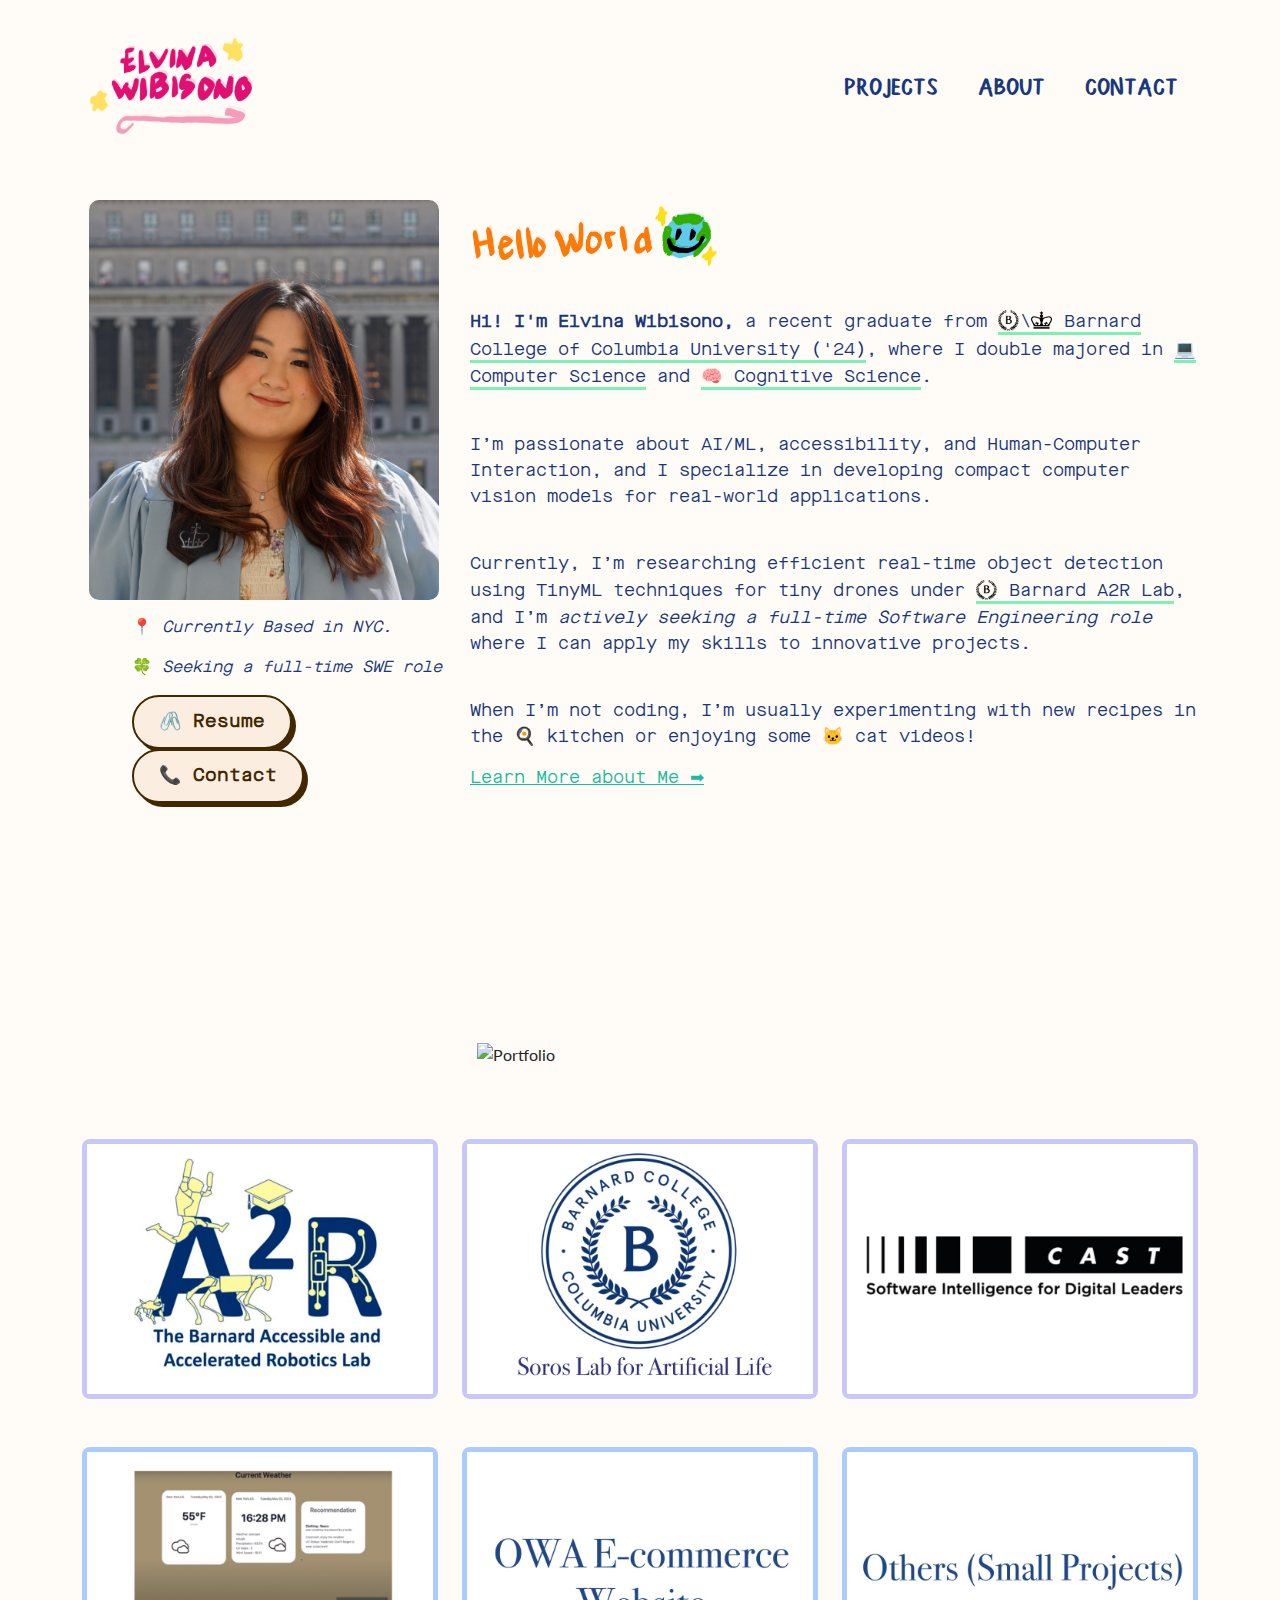
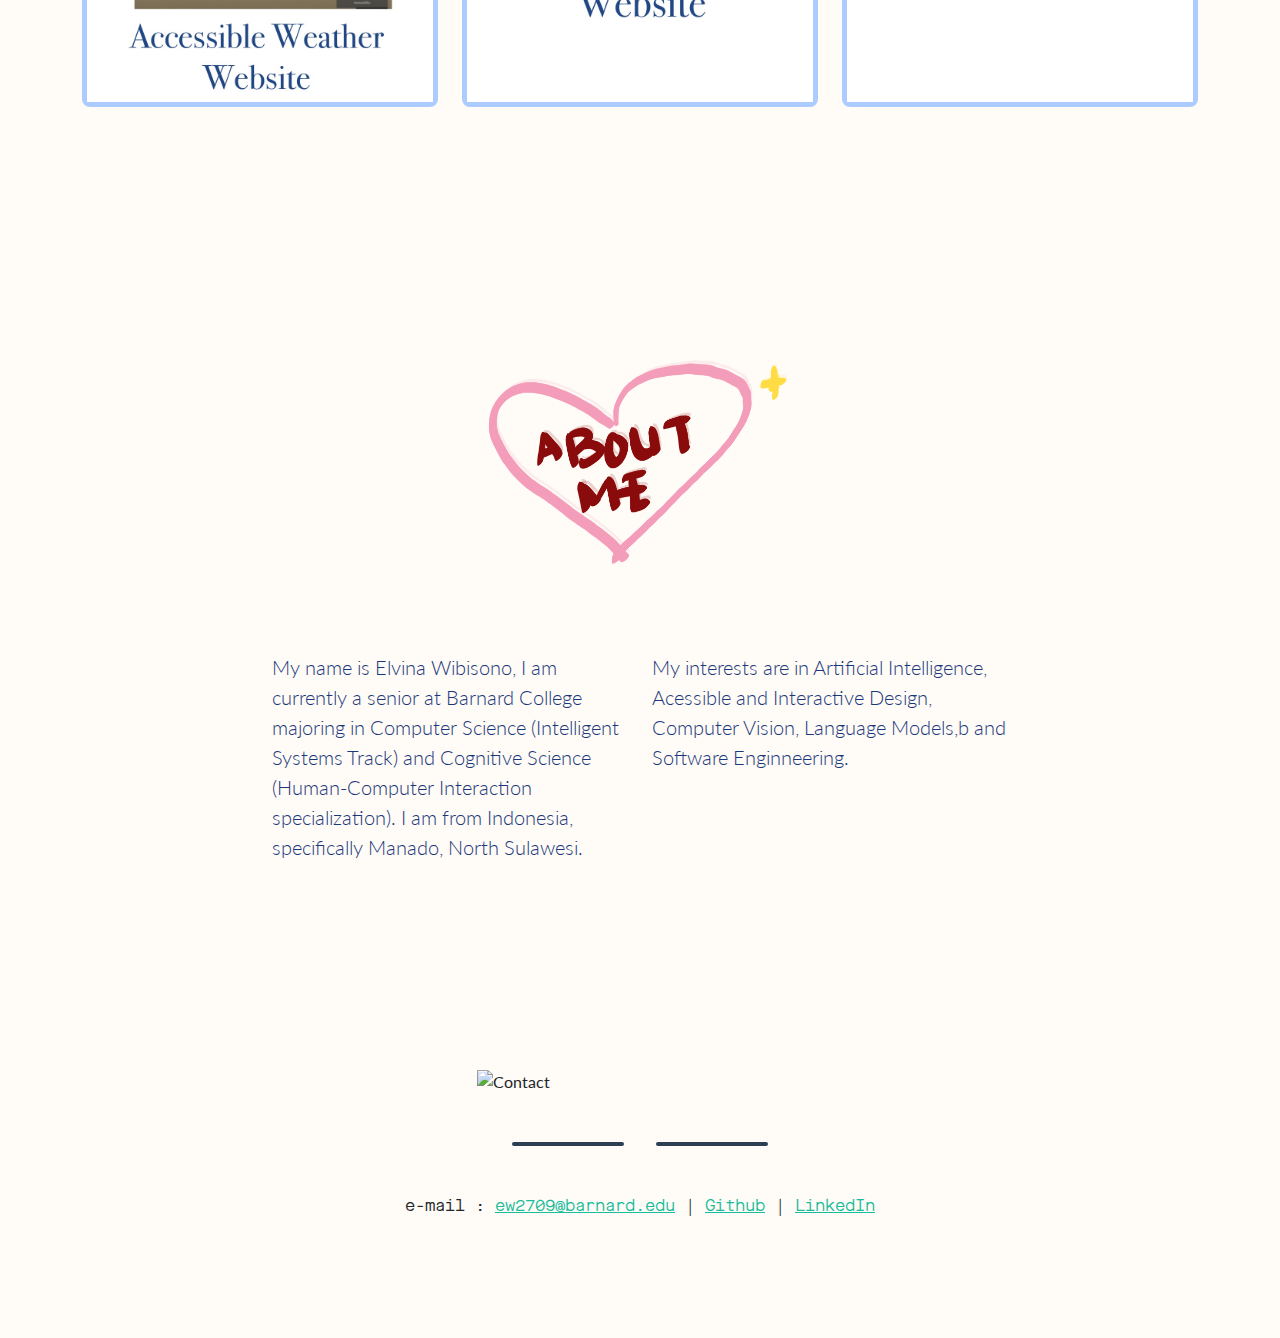
==== commit b552031e: "fixed home page content and arrangement" ====
--- a/index.html
+++ b/index.html
@@ -15,202 +15,7 @@
         <link href="https://fonts.googleapis.com/css?family=Lato:400,700,400italic,700italic" rel="stylesheet" type="text/css" />
         <!-- Core theme CSS (includes Bootstrap)-->
         <link href="css/styles.css" rel="stylesheet" />
-
-        <style>
-            .custom-bg-color {
-                background-color: #fffbf6;
-                background-size: cover;
-                background-position: center;
-                background-repeat: no-repeat;
-            }
-
-            .navbar-logo {
-                max-width: 180px; /* Adjust the maximum width as needed */
-                height: auto;
-                display: block; /* To center the image horizontally */
-            }
-
-            .section-heading-image {
-                max-width: 350px; /* Adjust the maximum width as needed */
-                height: auto;
-                display: block; /* To center the image horizontally */
-                margin: 0 auto; /* To center the image horizontally */
-            }
-
-            .section-home-image {
-                max-width: 350px; /* Adjust the maximum width as needed */
-                height: auto;
-                display: block; /* To center the image horizontally */
-                margin: 0 auto; /* To center the image horizontally */
-            }
-
-            @font-face {
-                font-family: 'Alviena';
-                src: url('assets/fonts/Alviena.ttf') format('truetype');
-                font-weight: normal;
-                font-style: normal;
-            }
-
-            @font-face {
-                font-family: 'JustBreathe';
-                src: url('aassets/fonts/JustBreathe-vO6y.otf') format('opentype');
-                font-weight: normal;
-                font-style: normal;
-            }
-
-            @font-face {
-                font-family: 'Canela-Thin';
-                src: url('assets/fonts/CanelaDeck-Thin-Trial.otf') format('opentype');
-                font-weight: normal;
-                font-style: normal;
-            }
-
-            @font-face {
-                font-family: 'Canela-Light';
-                src: url('assets/fonts/Canela-Light-Trial.otf') format('opentype');
-                font-weight: normal;
-                font-style: normal;
-            }
-
-            @font-face{
-                font-family: 'MaisonMono';
-                src: url('assets/fonts/MaisonNeueMono-Regular.otf') format('opentype');
-                font-weight: normal;
-                font-style: normal;
-
-            }
-
-            @font-face{
-                font-family: 'MaisonNeue';
-                src: url('assets/fonts/MaisonNeue-Demi.otf') format('opentype');
-                font-weight: normal;
-                font-style: normal;
-
-            }
-
-            @font-face{
-                font-family: 'LarishNeue';
-                src: url('assets/fonts/LarishNeueSemiboldRegular.otf') format('opentype');
-                font-weight: normal;
-                font-style: normal;
-
-            }
-
-            /* Apply the custom font to navigation menu */
-            #mainNav .navbar-nav .nav-link {
-                font-family: 'Alviena', sans-serif; /* Use the custom font followed by fallbacks */
-                font-size: 32px;
-            }
-
-            .header-custom-font {
-                font-family: 'MaisonMono', sans-serif; /* Use the custom font followed by fallbacks */
-                
-            }
-
-            header.masthead.custom-bg-color.text-blue.text-center {
-                font-family: 'MaisonMono', sans-serif; /* Use the custom font followed by fallbacks */
-                
-            }
-            .home-container {
-                text-align: center; /* Center-align the content within the container */
-                margin: 0 auto; /* Center the container horizontally on the page */
-                max-width: 980px; /* Set a maximum width for the container if desired */
-                display: flex; /* Use flexbox to place items side by side */
-                justify-content: center; /* Center the content horizontally */
-                align-items: center; /* Center the content vertically */
-            }
-
-            ul.bullet-list{
-                /* margin: 0 0 0 32px;
-                line-height: 1.5; */
-                text-align: left;
-                padding: 0; 
-                margin : 0; 
-                list-style:none;
-                position: relative;
-            }
-
-            .b1 {
-                list-style-image: url(assets/img/bulletstar.png);
-            }
-
-            .b2 {
-                list-style-image: url(assets/img/heartbullet.png);
-                vertical-align: middle;
-                margin-right: 10px; /* Add spacing between the image and text */
-                width: 64px; 
-                height: 63px;   
-                
-                /* margin-right: 10px;  */
-                /* width : 32px; 
-                height: 32px; */
-            }
-            ul.bullet-list li {
-                font-size: 15px;
-                margin: 0;
-                padding: 0 0 0 80px; /* Add left padding for the text to create space for the image */
-                line-height: 64px; /* Adjust line-height for proper spacing between text */
-                background: url(assets/img/heartbullet.png) no-repeat left top; /* Set the background image */
-                background-size: 64px 63px; /* Set the background image dimensions */
-            }
-
-            ul.bullet-list li.multi-line{
-                line-height: 3;
-
-            }
-
-            .left-column {
-                flex: 2;
-                text-align: center;
-                padding: 10px;
-            }
-           
-
-            .left-column img {
-                max-width: 115%;
-                height: auto;
-            }
-
-            .right-column {
-                flex: 3;
-                padding: 10px; /* Add some padding for spacing */
-                /* margin-right: 20px; */
-            }
-
-
-            @media (max-width: 768px) {
-                /* Adjust styles for mobile devices */
-                .home-container {
-                    flex-direction: column; /* Stack the columns on top of each other for mobile */
-                }
-
-                .left-column {
-                    order: 1; /* Reorder the left column to appear below the right column for mobile */
-                }
-
-                .right-column {
-                    order: 2; /* Reorder the right column to appear above the left column for mobile */
-                }
-
-                ul.bullet-list {
-                    font-size: 16px; /* Adjust the font size for bullet points on mobile */
-                }
-
-                ul.bullet-list li {
-                    line-height: 1.5; /* Adjust line height for proper spacing between bullet points on mobile */
-                }
-
-                .left-column img {
-                    max-width: 100%; /* Make the image responsive on mobile */
-                }
-            }
-
-            
-  
-
-  
-        </style>
-        
+        <link href="css/main.css" rel="stylesheet" />
     </head>
 
     <body id="page-top";>
@@ -231,80 +36,71 @@
                 </div>
             </div>
         </nav>
+
+        
         <!-- Masthead-->
         <header class="masthead custom-bg-color text-blue text-center">
-            <div class="container d-flex align-items-center flex-column">
+            <div class="container d-flex flex-column">
                 <!-- Masthead Avatar Image-->
-                <br>
-                <img class="section-home-image img-fluid" src="assets/img/helloworldcrop.png" alt="Hello" />
-
-                
-                <!--<h1 class="masthead-heading mb-0 header-custom-font">Welcome to my Website!</h1>-->
-                <!-- Icon Divider-->
-               <!---- <div class="divider-custom">
-                    <div class="divider-custom-line"></div>
-                    <div class="divider-custom-icon"><i class="fas fa-star"></i></div>
-                    <div class="divider-custom-line"></div>
+                <!-- <br> -->
+                <!-- <div class = "row mt-0 mb-5"> 
+                    <img class="section-home-image img-fluid" src="assets/img/helloworldcrop.png" alt="Hello" />
                 </div> -->
-            
-                <br>
-                <!-- Masthead Subheading-->
-                <!-- <p class="masthead-subheading font-weight-light mb-0">Welcome! My name is Elvina. Senior at Barnard College of</p>
-                <p class="masthead-subheading font-weight-light mb-0"> Columbia University. Majoring in Computer Science. Loves</p>
-                <p class="masthead-subheading font-weight-light mb-0"> cooking and watching Cat Videos. Hates baking cakes </p>
-                <p class="masthead-subheading font-weight-light mb-0">and wet socks. Interests in AI, Computer Vision, and Cats</p>
-                <p class="masthead-subheading font-weight-light mb-0"></p> -->
-                <div class = 'home-container'>
-                    <div class = "left-column">
-                        <img src = "assets/img/myimage.PNG" alt = "my image" class ="img-fluid" >
-                    </div>
-
-                    <div class = "right-column">
-                        <p class="masthead-subheading font-weight-light mb-0" align ="center" style="font-family: 'LarishNeue', sans-serif;">My name is Elvina!</p>
-                        <ul class = 'bullet-list'>
-                            <li >Senior at <a href = "https://barnard.edu">Barnard College of Columbia University</a>.</li>
-                            <li >Majoring in <a href =" https://cs.barnard.edu">Computer Science</a> & <a href ="https://cogsci.barnard.edu">Cognitive Science</a>. </li>
-                            <li >Loves Cooking and Watching Cat Videos.</li>
-                            <li >Hates baking cakes and wet socks.</li>
-                            <li >Interests in AI, Computer Vision, and Cats.</l1>
-                        </ul>
-                    </div>
-
-                  
-                </div>
-
-                <h5 align = "left">To learn more about me, teleport <a href = "#about">here</a>. Curious about my experience and projects, please go <a href="#portfolio">here</a>.</h6>
-                <h5 align = "left"> Any questions? Find the best way to Contact me <a href = "#contact">here</a>! </h6>
-                <h5 align = "left"> Want to see my information in a single page? Click the Resume button below!</h5>
-                <a href = "assets/files/ELVINA_WIBISONO_RESUME__SEPT2023-NEW.pdf"><button class ="button-74" href = "assets/files/ELVINA_WIBISONO_RESUME__SEPT2023-NEW.pdf">Resume</button></a>
-
-
-
-                
-                
-                
-                <!-- <p class="masthead-subheading font-weight-light mb-0" align ="center">Senior at <a href = "https://barnard.edu">Barnard College of Columbia University</a>. </p>
-                <p class="masthead-subheading font-weight-light mb-0" align ="center">Majoring in <a href =" https://cs.barnard.edu">Computer Science</a>(Intelligent Systems Track) and </p>
-                <p class="masthead-subheading font-weight-light mb-0" align ="center"> <a href ="https://cogsci.barnard.edu">Cognitive Science</a> (Human-Computer Interaction specialization).</p>
-                <p class="masthead-subheading font-weight-light mb-0" align ="center">Loves Cooking and Watching Cat Videos. Hates baking cakes and wet socks. Interests in AI, Computer Vision, and Cats.</p>
-                <p class="masthead-subheading font-weight-light mb-0" align ="center"></p>
-                <br> -->
-                <!-- <p class="masthead-subheading font-weight-light mb-0">About : Please go here if you want to know more about me. </p>
-                <p class="masthead-subheading font-weight-light mb-0">Projects : Please go to this page to learn about some of my works in research and personal projects.  </p>
-                <p class="masthead-subheading font-weight-light mb-0">Contact : List of where you can reach out to me.  </p> -->
+
+                <div class ="row mb-5 "> 
+                    <div class= "left-column"> 
+                        <img src = "assets/img/mypic.JPG" alt = "my image" class ="img-fluid"  style= "height: 500px ; width: 350px; object-fit: cover;" >
+                        <div class="text-and-button"> 
+                            <p>📍 <i>Currently Based in NYC.</i></p>
+                            <p>🍀 <i>Seeking a full-time SWE role</i></p>
+                            <a href = "assets/files/ELVINA_WIBISONO_RESUME__SEPT2023-NEW.pdf"><button class ="button-74" href = "assets/files/ELVINA_WIBISONO_RESUME__SEPT2023-NEW.pdf">🖇️ Resume</button></a>
+                            <a href = "#contact"><button class ="button-74" href = "#contact">📞 Contact</button></a>
+                        </div>
+
+                    </div>
+                    <div class = "right-column"> 
+                         <!-- <h1 class="masthead-subheading font-weight-light mb-0" style="font-family: 'LarishNeue', sans-serif; font-size: 30px; text-align: flex-start; align-items: flex-start;">
+                                Elvina Wibisono 
+                            </h1>  -->
+                        <div class="header-container">
+                            <img class="hello-world-gif img-fluid" src="assets/img/helloworldcrop.png" alt="Hello" />
+                        </div>
+                                 
+                        <div class="pt-3" style="font-size: 13pt; text-align: left;">
+                            <p> <span style= "font-weight: bold;">Hi! I'm Elvina Wibisono,</span>  a recent graduate from 
+                                <a href = "https://barnard.edu" class="link-text"><img src="assets/img/barnard-logo.png" class="emoji-size">\<img src="assets/img/columbia-logo.png" class="emoji-size"> Barnard College of Columbia University ('24)</a>, 
+                                where I double majored in  <a href =" https://cs.barnard.edu" class="link-text">💻 Computer Science</a> and <a href ="https://cogsci.barnard.edu" class="link-text">🧠 Cognitive Science</a>. 
+                            </p>
+                            <br>
+                            <p>
+                                I’m passionate about AI/ML, accessibility, and Human-Computer Interaction, and I specialize in developing compact computer vision models for real-world applications. 
+                                
+                            </p> 
+                            <br>
+                            <p>
+                                Currently, I’m researching efficient real-time object detection using TinyML techniques for tiny drones under  <a href = "https://a2r-lab.org/" class="link-text"><img src="assets/img/barnard-logo.png" class="emoji-size"> Barnard A2R Lab</a>, and 
+                                I’m <i>actively seeking a full-time Software Engineering role</i> where I can apply my skills to innovative projects. 
+                            </p>
+                            <br>
+                            <p>
+                                When I’m not coding, I’m usually experimenting with new recipes in the 🍳 kitchen or enjoying some 🐱 cat videos!
+                            </p>
+                            <a href="#about">Learn More about Me  ➡</a>
+                        </div>
+                    </div>
+                </div> 
+        
             </div>
         </header>
         <!-- Portfolio Section-->
         <section class="page-section portfolio custom-bg-color" id="portfolio">
             <div class="container">
                 <!-- Portfolio Section Heading-->
-                <h2 class="page-section-heading text-center text-uppercase text-secondary mb-0"><img src = "assets/img/projects_cropped.png" alt="Portfolio" class="section-heading-image img-fluid" /></h2>
-                <!-- Icon Divider-->
-                <!-- <div class="divider-custom">
-                    <div class="divider-custom-line"></div>
-                    <div class="divider-custom-icon"><i class="fas fa-star"></i></div>
-                    <div class="divider-custom-line"></div>
-                </div> -->
+                <div class = "row mt-0 mb-5"> 
+                    <img class="section-home-image img-fluid" src = "assets/img/projects_cropped.png" alt="Portfolio"  />
+                </div>
+                
+                <!-- <h2 class="page-section-heading text-center text-uppercase text-secondary mb-0"><img src = "assets/img/projects_cropped.png" alt="Portfolio" class="section-heading-image img-fluid" /></h2> -->
                 <!-- Portfolio Grid Items-->
                 <br>
                 <div class="row justify-content-center">
@@ -372,7 +168,10 @@
         <section class="page-section custom-bg-color text-blue mb-0" id="about">
             <div class="container">
                 <!-- About Section Heading-->
-                <h2 class="page-section-heading text-center text-uppercase text-blue"><img src = "assets/img/aboutme.png" alt="About" class="section-heading-image img-fluid"/></h2>
+                <div class = "row mt-0 mb-5"> 
+                    <img class="section-home-image img-fluid" src = "assets/img/aboutme.png" alt="About" />
+                </div>
+                <!-- <h2 class="page-section-heading text-center text-uppercase text-blue"><img src = "assets/img/aboutme.png" alt="About" class="section-heading-image img-fluid"/></h2> -->
                 <!-- Icon Divider-->
                 <!-- <div class="divider-custom">
                     <div class="divider-custom-line"></div>
@@ -394,7 +193,10 @@
         <section class="page-section custom-bg-color" id="contact">
             <div class="container">
                 <!-- Contact Section Heading-->
-                <h2 class="page-section-heading text-center text-uppercase text-secondary mb-0"><img src = "assets/img/contactme_crop.png" alt="Contact" class="section-heading-image img-fluid"/></h2>
+                <div class = "row mt-0 mb-5"> 
+                    <img class="section-home-image img-fluid" src = "assets/img/contactme_crop.png" alt="Contact" />
+                </div>
+                <!-- <h2 class="page-section-heading text-center text-uppercase text-secondary mb-0"><img src = "assets/img/contactme_crop.png" alt="Contact" class="section-heading-image img-fluid"/></h2> -->
                 <!-- Icon Divider-->
                 <div class="divider-custom">
                     <div class="divider-custom-line"></div>
--- a/css/main.css
+++ b/css/main.css
@@ -0,0 +1,356 @@
+@font-face {
+    font-family: 'Alviena';
+    src: url('../assets/fonts/Alviena.ttf') format('truetype');
+    font-weight: normal;
+    font-style: normal;
+}
+
+@font-face {
+    font-family: 'JustBreathe';
+    src: url('../assets/fonts/JustBreathe-vO6y.otf') format('opentype');
+    font-weight: normal;
+    font-style: normal;
+}
+
+@font-face {
+    font-family: 'Canela-Thin';
+    src: url('../assets/fonts/CanelaDeck-Thin-Trial.otf') format('opentype');
+    font-weight: normal;
+    font-style: normal;
+}
+
+@font-face {
+    font-family: 'Canela-Light';
+    src: url('../assets/fonts/Canela-Light-Trial.otf') format('opentype');
+    font-weight: normal;
+    font-style: normal;
+}
+
+@font-face{
+    font-family: 'MaisonMono';
+    src: url('../assets/fonts/MaisonNeueMono-Regular.otf') format('opentype');
+    font-weight: normal;
+    font-style: normal;
+
+}
+
+@font-face{
+    font-family: 'MaisonNeue';
+    src: url('../assets/fonts/MaisonNeue-Demi.otf') format('opentype');
+    font-weight: normal;
+    font-style: normal;
+
+}
+
+@font-face{
+    font-family: 'LarishNeue';
+    src: url('../assets/fonts/LarishNeueSemiboldRegular.otf') format('opentype');
+    font-weight: normal;
+    font-style: normal;
+
+}
+
+
+.custom-bg-color {
+    background-color: #fffbf6;
+    background-size: cover;
+    background-position: center;
+    background-repeat: no-repeat;
+}
+
+.text-blue{
+    --bs-text-opacity: 1; 
+    color: #19387b !important;;
+}
+
+#mainNav .navbar-nav .nav-link {
+    font-family: 'Alviena', sans-serif; /* Use the custom font followed by fallbacks */
+    font-size: 32px;
+}
+
+.navbar-logo {
+    max-width: 180px; /* Adjust the maximum width as needed */
+    height: auto;
+    display: block; /* To center the image horizontally */
+}
+
+.nav-link:hover {
+    background-color: #F9E5E3;
+    color: #9195bc !important;
+}
+
+.nav-link.active, .nav-link:focus {
+    background-color: #f0bdb9 !important;
+    color: #19387b  !important; /* Active link color */
+}
+
+
+.row .section-heading-image .img-fluid {
+    max-width: 350px; /* Adjust the maximum width as needed */
+    height: auto;
+    display: block; /* To center the image horizontally */
+    margin: 0 auto; /* To center the image horizontally */
+}
+
+.hello-world-image {
+    /* max-width: 350px; /* Adjust the maximum width as needed */
+    top: 20px;
+    right: 20px;
+    width: 100px;
+    display: block; /* To center the image horizontally */
+    /* margin: 0 auto; To center the image horizontally */
+    /* align-items: flex-start; */
+
+}
+
+/* Container for the GIF and Name */
+.header-container {
+    text-align: flex-start;
+    align-items: flex-start;
+    display: flex; /* Use Flexbox to position items side by side */
+    align-items: center; /* Align items vertically */
+    gap: 10px; /* Add space between the GIF and the name */
+}
+
+/* Adjust the size of the GIF */
+.hello-world-gif {
+    width: 250px; /* Adjust the size of the GIF */
+    height: auto; /* Maintain the aspect ratio */
+    padding-bottom: 20px;
+    /* margin-bottom: 3px; */
+
+}
+
+/* Optional styling for the name */
+.header-container h1 {
+    margin: 0; /* Remove default margins for better alignment */
+    font-size: 2.5rem; /* Adjust as needed */
+}
+
+
+.header-custom-font {
+    font-family: 'MaisonMono', sans-serif; /* Use the custom font followed by fallbacks */
+
+}
+
+header.masthead.custom-bg-color.text-blue.text-center {
+    font-family: 'MaisonMono', sans-serif; /* Use the custom font followed by fallbacks */
+
+}
+
+.home-container {
+    text-align: center; /* Center-align the content within the container */
+    margin: 0 auto; /* Center the container horizontally on the page */
+    max-width: 980px; /* Set a maximum width for the container if desired */
+    display: flex; /* Use flexbox to place items side by side */
+    justify-content: center; /* Center the content horizontally */
+    align-items: center; /* Center the content vertically */
+}
+
+.row {
+    display: flex;
+    justify-content: flex-start;
+    align-items: flex-start;
+    /* margin-bottom: 30px; Adds spacing between rows */
+}
+
+.left-column {
+    flex: 1;
+    text-align: flex-start;
+    align-items: flex-start;
+    flex-direction: column;
+}
+
+.left-column img {
+    max-width: 500px;
+    max-height: 400px;
+    border-radius: 10px; /* Add some rounding to make the image more modern */
+}
+
+.text-and-button {
+    padding-left: 50px;
+    text-align: left; /* Center the text and button */
+    margin-top: 15px; /* Add space between the image and the text */
+}
+
+.right-column {
+    flex: 2;
+    max-width: 850px; /* Limit width for better readability */
+    margin: 0 auto;   
+    text-align: justify; /* Justify text alignment */
+    /* padding-left: 15px;  */
+    /* text-align: left; */
+    /* margin-left: 20px;  */
+    
+}
+.section-home-image {
+    max-width: 350px; /* Adjust the maximum width as needed */
+    height: auto;
+    display: block; /* To center the image horizontally */
+    margin: 0 auto; /* To center the image horizontally */
+}
+
+.right-column p, .right-column ul, .right-column h1 {
+    margin-bottom: 15px; /* Adjusts space between the text and elements */
+}
+
+.right-column ul {
+    padding-left: 20px; /* Adds left padding for bullet points */
+    list-style-type: none; /* Removes default bullet points */
+}
+
+.right-column li {
+    font-size: 18px;
+    line-height: 1.8; /* Increased line-height for better readability */
+    margin-bottom: 10px;
+    position: relative;
+}
+
+/* Custom bullet points */
+.right-column li::before {
+    content: '•'; /* Custom bullet point symbol */
+    color: #3498db; /* Change the bullet color to something matching your design */
+    font-size: 24px;
+    position: absolute;
+    left: -30px;
+    top: 0;
+}
+
+
+
+
+@media (max-width: 768px) {
+    /* Adjust styles for mobile devices */
+    .home-container {
+        flex-direction: column; /* Stack the columns on top of each other for mobile */
+    }
+
+    .left-column {
+        order: 1; /* Reorder the left column to appear below the right column for mobile */
+    }
+
+    .right-column {
+        order: 2; /* Reorder the right column to appear above the left column for mobile */
+    }
+
+    ul.bullet-list {
+        font-size: 16px; /* Adjust the font size for bullet points on mobile */
+    }
+
+    ul.bullet-list li {
+        line-height: 1.5; /* Adjust line height for proper spacing between bullet points on mobile */
+    }
+
+    .left-column img {
+        max-width: 100%; /* Make the image responsive on mobile */
+    }
+}
+
+
+.button-74 {
+    background-color: #fbeee0;
+    border: 2px solid #422800;
+    border-radius: 30px;
+    box-shadow: #422800 4px 4px 0 0;
+    color: #422800;
+    cursor: pointer;
+    display: inline-block;
+    font-weight: 600;
+    font-size: 18px;
+    padding: 0 18px;
+    line-height: 50px;
+    text-align: center;
+    text-decoration: none;
+    user-select: none;
+    -webkit-user-select: none;
+    touch-action: manipulation;
+}
+
+.button-74:hover {
+    background-color: #fff;
+}
+
+.button-74:active {
+    box-shadow: #422800 2px 2px 0 0;
+    transform: translate(2px, 2px);
+}
+
+@media (min-width: 768px) {
+.button-74 {
+        min-width: 120px;
+        padding: 0 25px;
+    }
+}
+
+.button-30 {
+    align-items: center;
+    appearance: none;
+    background-color: #FCFCFD;
+    border-radius: 4px;
+    border-width: 0;
+    box-shadow: rgba(45, 35, 66, 0.4) 0 2px 4px,rgba(45, 35, 66, 0.3) 0 7px 13px -3px,#D6D6E7 0 -3px 0 inset;
+    box-sizing: border-box;
+    color: #36395A;
+    cursor: pointer;
+    display: inline-flex;
+    font-family: "JetBrains Mono",monospace;
+    height: 48px;
+    justify-content: center;
+    line-height: 1;
+    list-style: none;
+    overflow: hidden;
+    padding-left: 16px;
+    padding-right: 16px;
+    position: relative;
+    text-align: left;
+    text-decoration: none;
+    transition: box-shadow .15s,transform .15s;
+    user-select: none;
+    -webkit-user-select: none;
+    touch-action: manipulation;
+    white-space: nowrap;
+    will-change: box-shadow,transform;
+    font-size: 18px;
+}
+
+.button-30:focus {
+    box-shadow: #D6D6E7 0 0 0 1.5px inset, rgba(45, 35, 66, 0.4) 0 2px 4px, rgba(45, 35, 66, 0.3) 0 7px 13px -3px, #D6D6E7 0 -3px 0 inset;
+}
+
+.button-30:hover {
+    box-shadow: rgba(45, 35, 66, 0.4) 0 4px 8px, rgba(45, 35, 66, 0.3) 0 7px 13px -3px, #D6D6E7 0 -3px 0 inset;
+    transform: translateY(-2px);
+}
+
+.button-30:active {
+    box-shadow: #D6D6E7 0 3px 7px inset;
+    transform: translateY(2px);
+}
+
+.emoji-size{ 
+    height: 1.3rem;
+    vertical-align: middle;
+    margin-bottom: 3px;
+    filter: brightness(0%);
+    padding-right: 1px;
+}
+
+.link-text {
+    /* color: #2ecc71; Replace with your preferred color */
+    color: #19387b;
+    text-decoration: none; /* Remove underline */
+    border-bottom: 3px solid #7ef0b4;
+    line-height: 1.6;
+    /* transition: color 0.3s ease, border-bottom-color 0.3s ease; */
+}
+
+/* Hover effect */
+.link-text:hover{
+    /* color: #8ace00; Change text color on hover */
+    color: #19387b;
+    background-color: #7ef0b4; /* Highlight the text with a background color */
+    text-decoration: none; /* Optional: underline on hover */
+    transition: background-color 0.3s ease, color 0.3s ease; /* Smooth transition */
+}
+
+
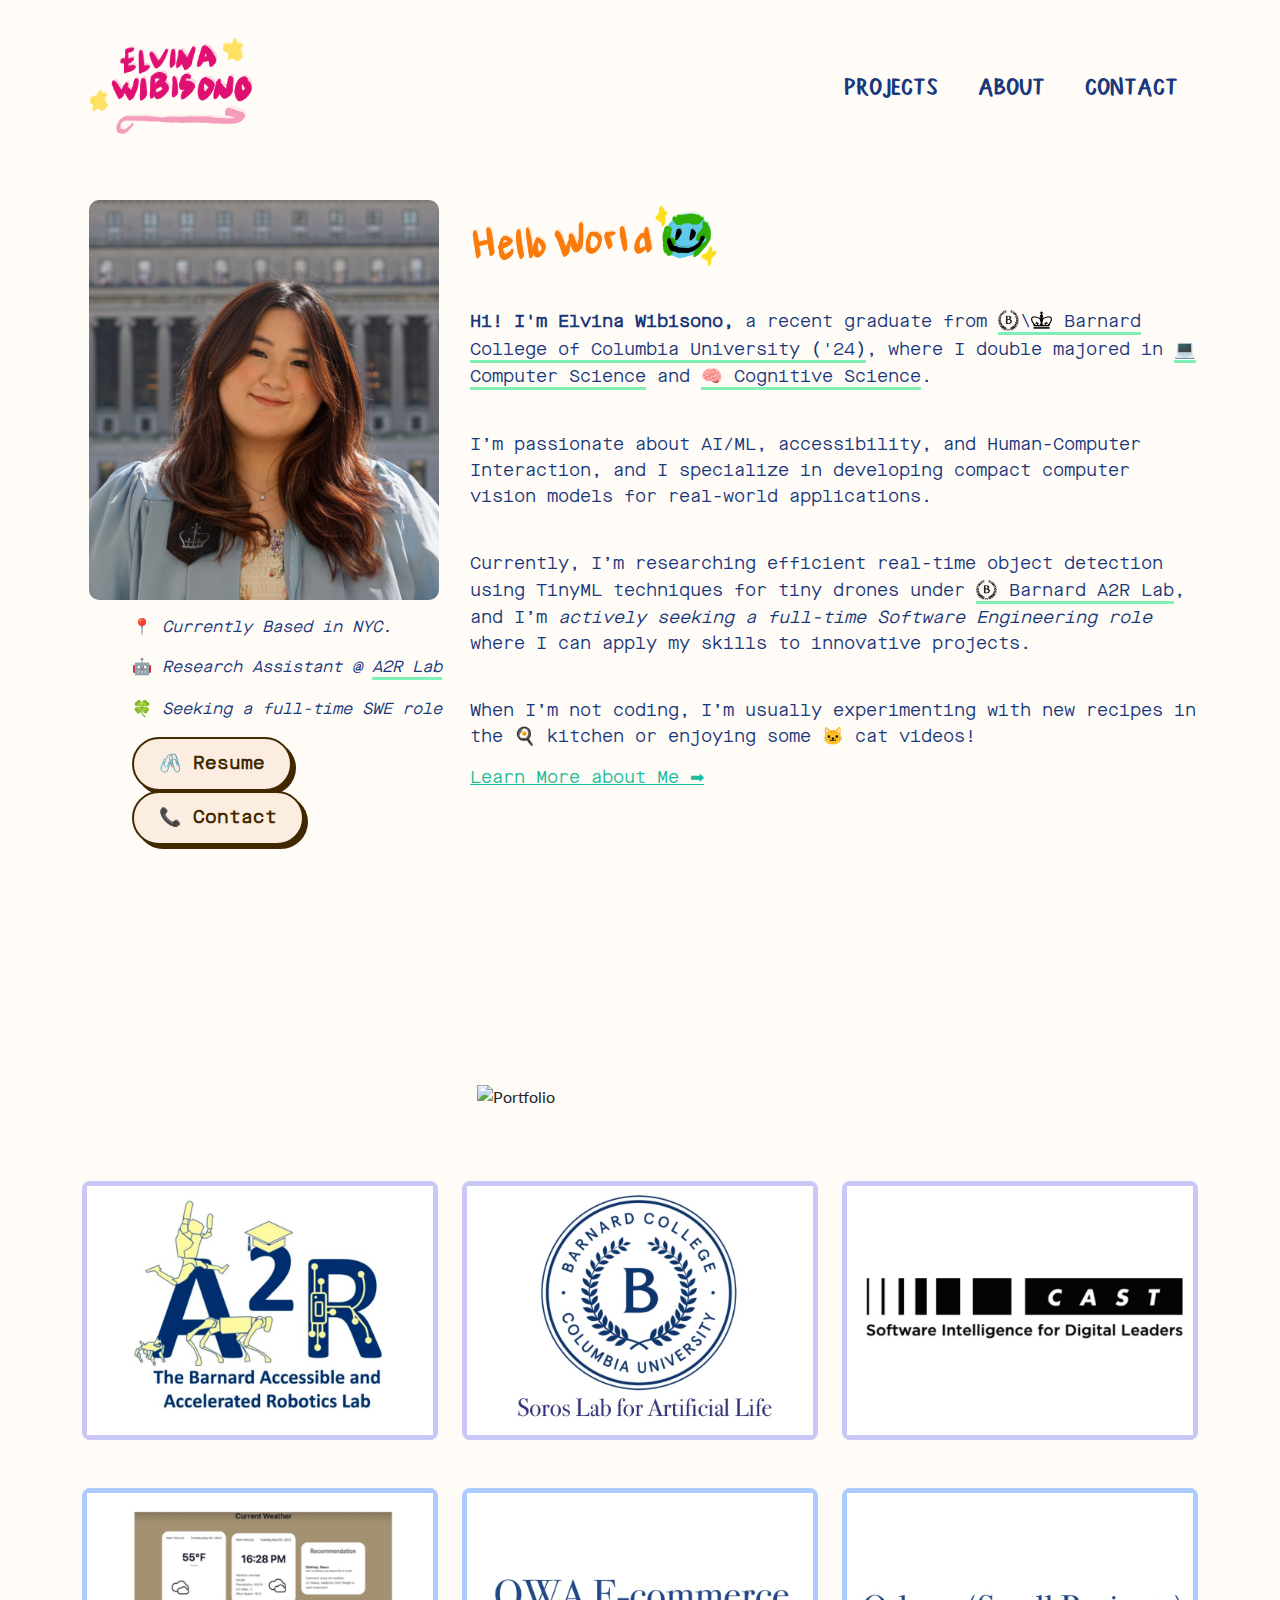
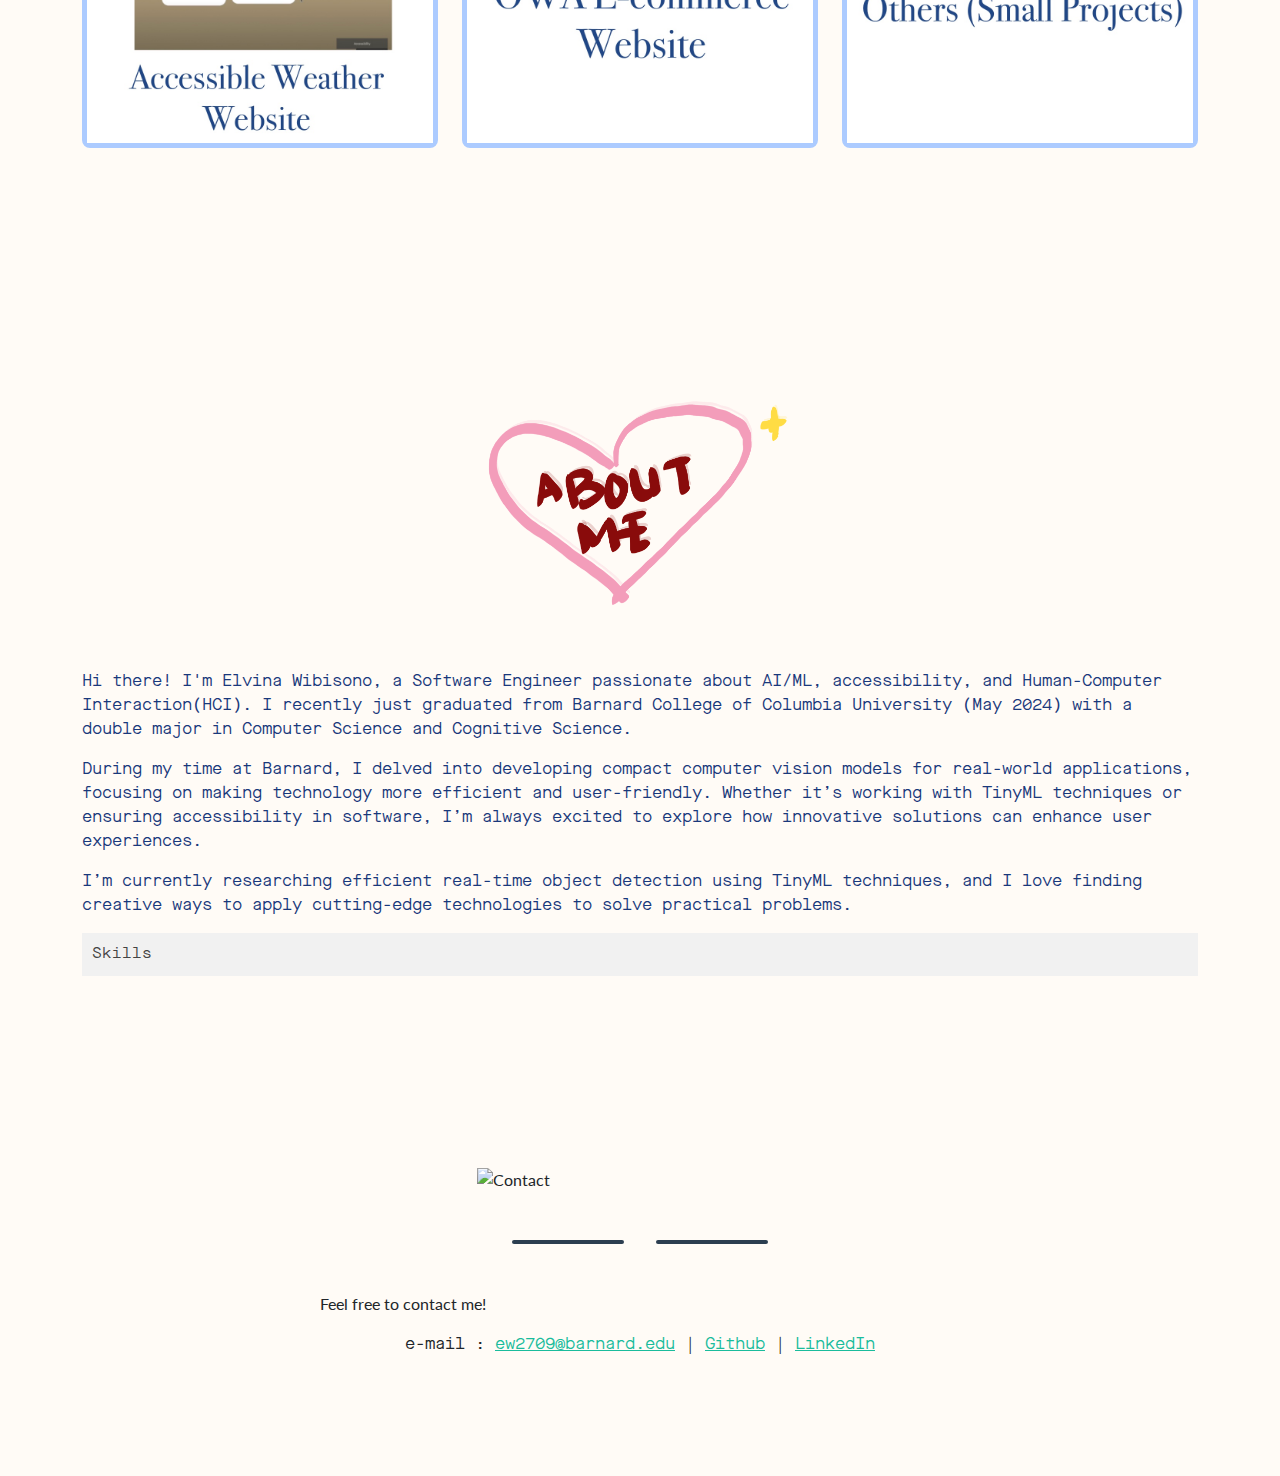
==== commit d8d2f15c: "add more content and fix mobile UI" ====
--- a/index.html
+++ b/index.html
@@ -52,6 +52,7 @@
                         <img src = "assets/img/mypic.JPG" alt = "my image" class ="img-fluid"  style= "height: 500px ; width: 350px; object-fit: cover;" >
                         <div class="text-and-button"> 
                             <p>📍 <i>Currently Based in NYC.</i></p>
+                            <p>🤖 <i>Research Assistant @  <a href = "https://a2r-lab.org/" class="link-text">A2R Lab</a></i></p>
                             <p>🍀 <i>Seeking a full-time SWE role</i></p>
                             <a href = "assets/files/ELVINA_WIBISONO_RESUME__SEPT2023-NEW.pdf"><button class ="button-74" href = "assets/files/ELVINA_WIBISONO_RESUME__SEPT2023-NEW.pdf">🖇️ Resume</button></a>
                             <a href = "#contact"><button class ="button-74" href = "#contact">📞 Contact</button></a>
@@ -166,26 +167,37 @@
         </section>
         <!-- About Section-->
         <section class="page-section custom-bg-color text-blue mb-0" id="about">
-            <div class="container">
+            <div class="container" style="font-family: 'MaisonMono', sans-serif;">
                 <!-- About Section Heading-->
                 <div class = "row mt-0 mb-5"> 
                     <img class="section-home-image img-fluid" src = "assets/img/aboutme.png" alt="About" />
                 </div>
-                <!-- <h2 class="page-section-heading text-center text-uppercase text-blue"><img src = "assets/img/aboutme.png" alt="About" class="section-heading-image img-fluid"/></h2> -->
-                <!-- Icon Divider-->
-                <!-- <div class="divider-custom">
-                    <div class="divider-custom-line"></div>
-                    <div class="divider-custom-icon"><i class="fas fa-star"></i></div>
-                    <div class="divider-custom-line"></div>
-                </div> -->
-                <br>
                 <!-- About Section Content-->
-                <div class="row">
-                    
-
-                    <div class="col-lg-4 ms-auto"><p class="lead">My name is Elvina Wibisono, I am currently a senior at Barnard College majoring in Computer Science (Intelligent Systems Track) and Cognitive Science (Human-Computer Interaction specialization). I am from Indonesia, specifically Manado, North Sulawesi. </p></div>
-                    <div class="col-lg-4 me-auto"><p class="lead">My interests are in Artificial Intelligence, Acessible and Interactive Design, Computer Vision, Language Models,b and Software Enginneering. </p></div>
-                </div>
+                
+                <div>
+                    <p>Hi there! I'm Elvina Wibisono, a Software Engineer passionate about AI/ML, accessibility, and Human-Computer Interaction(HCI).
+                        I recently just graduated from Barnard College of Columbia University (May 2024) with a double major in Computer Science and Cognitive Science. 
+                    </p>
+                    <p>
+                        During my time at Barnard, I delved into developing compact computer vision models for real-world applications, 
+                        focusing on making technology more efficient and user-friendly. 
+                        Whether it’s working with TinyML techniques or ensuring accessibility in software, 
+                        I’m always excited to explore how innovative solutions can enhance user experiences.
+                    </p>
+                    <p> 
+                        I’m currently researching efficient real-time object detection using TinyML techniques, 
+                        and I love finding creative ways to apply cutting-edge technologies to solve practical problems.
+                    </p>
+
+                </div>
+                <button class="collapsible">Skills</button>
+                    <div class="content">
+                            <p>This is the collapsible content. It can include paragraphs, images, or any other HTML content.</p>
+                    </div>
+
+               
+               
+               
                 
             </div>
         </section>
@@ -207,6 +219,7 @@
                 <!-- Contact Section Form-->
                 <div class="row justify-content-center">
                     <div class="col-lg-8 col-xl-7">
+                        <p>Feel free to contact me! </p>
                         <p class="mb-4" align = "center" style = "font-family: MaisonMono;" >e-mail : <a href = "mailto:ew2709@barnard.edu">ew2709@barnard.edu</a> | <a href ="https://github.com/elvinawibisono">Github</a> | <a href="https://www.linkedin.com/in/elvina-wibisono/">LinkedIn</a> </p>
                         
 
@@ -406,7 +419,6 @@
                                         <li>Developed a Java extension that streamlined data import/export, boosting data processing efficiency by 40%</li>
                                         <li>Designed and executed robust code to organize data with specific properties into CSV files, improving data accessibility
                                             and organization</li>
-
                                     </ul>
 
                                     <button class="button-30" data-bs-dismiss="modal">
@@ -456,6 +468,7 @@
         <script src="https://cdn.jsdelivr.net/npm/bootstrap@5.2.3/dist/js/bootstrap.bundle.min.js"></script>
         <!-- Core theme JS-->
         <script src="js/scripts.js"></script>
+        <script src="js/collapsible.js"></script>
         <!-- * * * * * * * * * * * * * * * * * * * * * * * * * * * * * * * * * * * * * * * *-->
         <!-- * *                               SB Forms JS                               * *-->
         <!-- * * Activate your form at https://startbootstrap.com/solution/contact-forms * *-->
--- a/css/main.css
+++ b/css/main.css
@@ -353,4 +353,62 @@
     transition: background-color 0.3s ease, color 0.3s ease; /* Smooth transition */
 }
 
-
+/* Mobile-friendly adjustments */
+@media (max-width: 768px) {
+    .left-column, .right-column {
+        flex-direction: column;
+        align-items: center;
+        text-align: center;
+        width: 100%; /* Make sure the columns take the full width */
+    }
+
+    .left-column img {
+        width: 80%; /* Scale down the image for mobile */
+        height: auto; /* Maintain the aspect ratio */
+    }
+
+    .text-and-button {
+        margin-top: 15px; /* Add space between the image and buttons */
+    }
+
+    .text-and-button p, .text-and-button button {
+        font-size: 12pt; /* Slightly reduce the text and button size */
+    }
+
+    .right-column {
+        padding: 20px; /* Add padding for better mobile readability */
+    }
+
+    .hello-world-gif {
+        width: 100px; /* Adjust the GIF size */
+        margin-bottom: 20px; /* Add spacing for mobile */
+    }
+}
+
+/* Style the button that is used to open and close the collapsible content */
+.collapsible {
+    background-color: #f1f1f1;
+    color: #444;
+    cursor: pointer;
+    padding: 10px;
+    width: 100%;
+    border: none;
+    text-align: left;
+    outline: none;
+    font-size: 15px;
+  }
+  
+  .collapsible.active, .collapsible:hover {
+    background-color: #ccc;
+  }
+  
+  /* Style the collapsible content. Default is hidden */
+  .content {
+    padding: 0 15px;
+    display: none;
+    overflow: hidden;
+    background-color: #f9f9f9;
+  }
+  
+
+
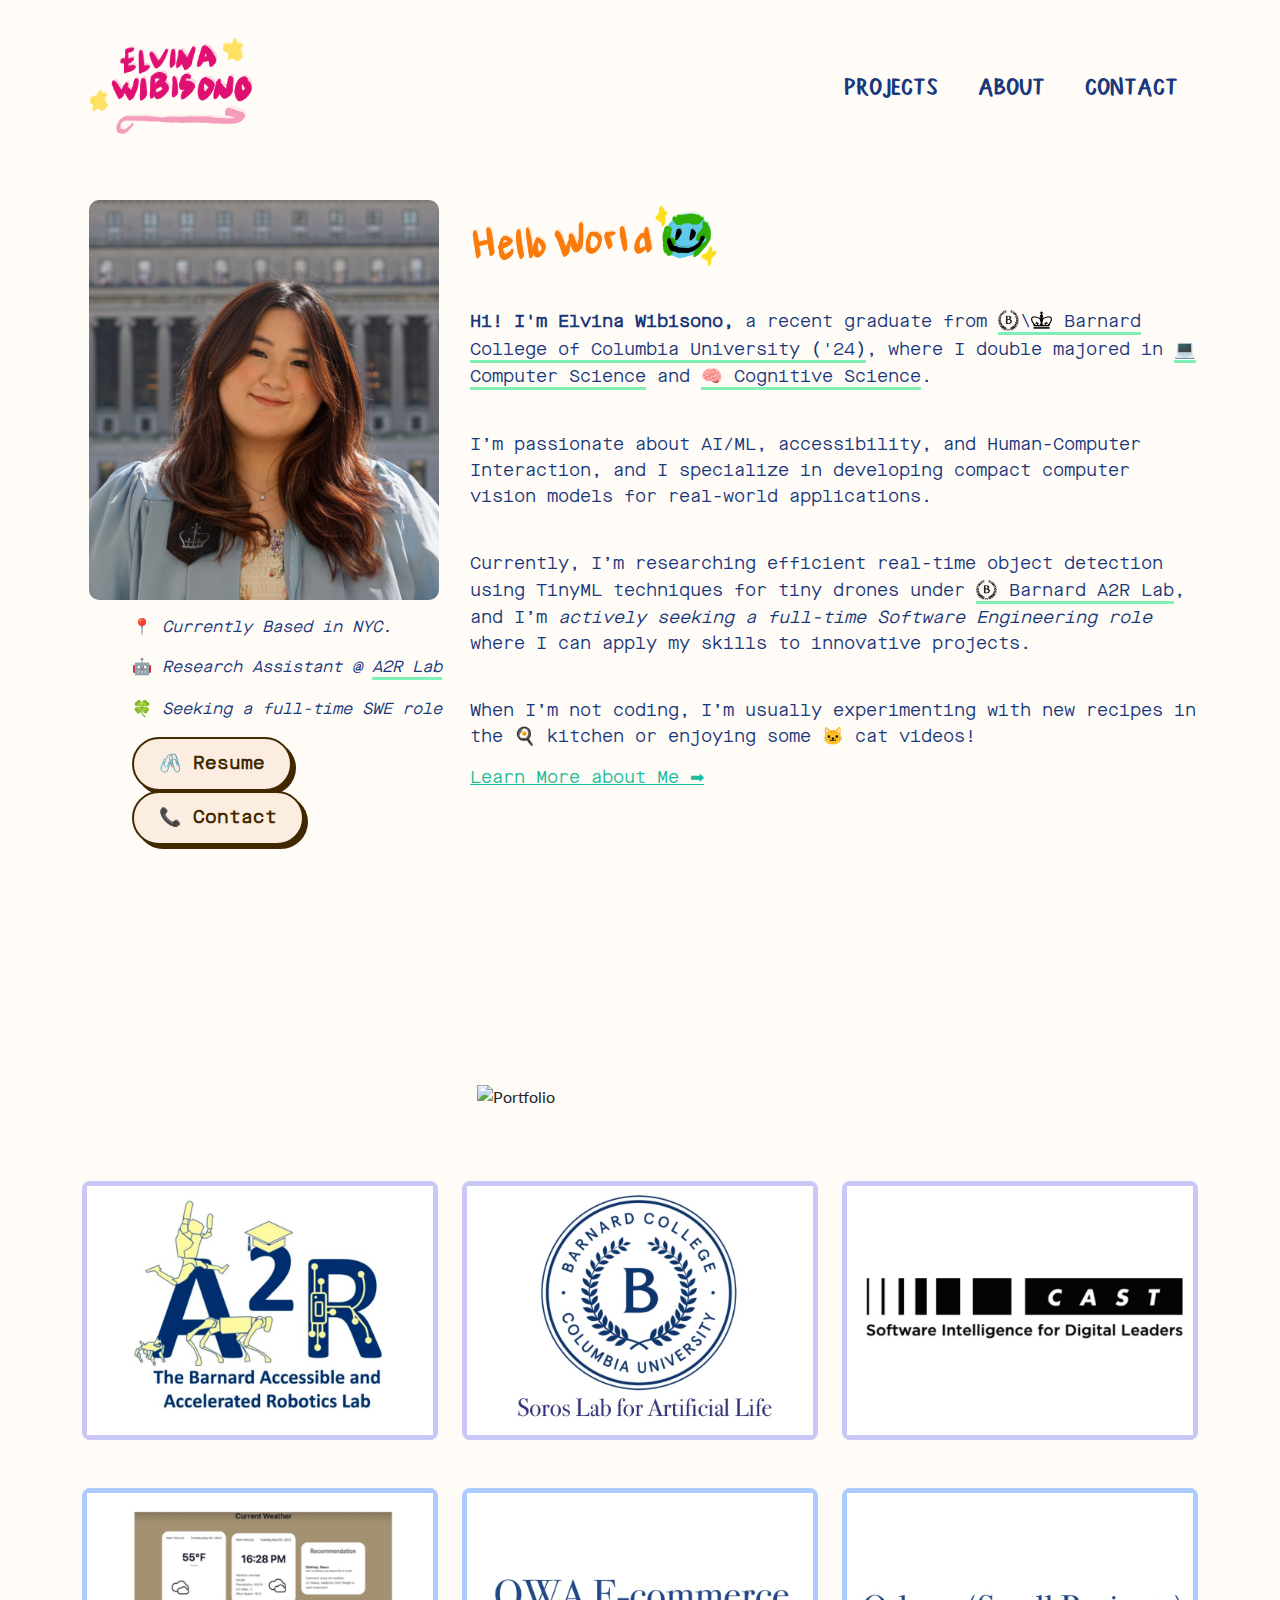
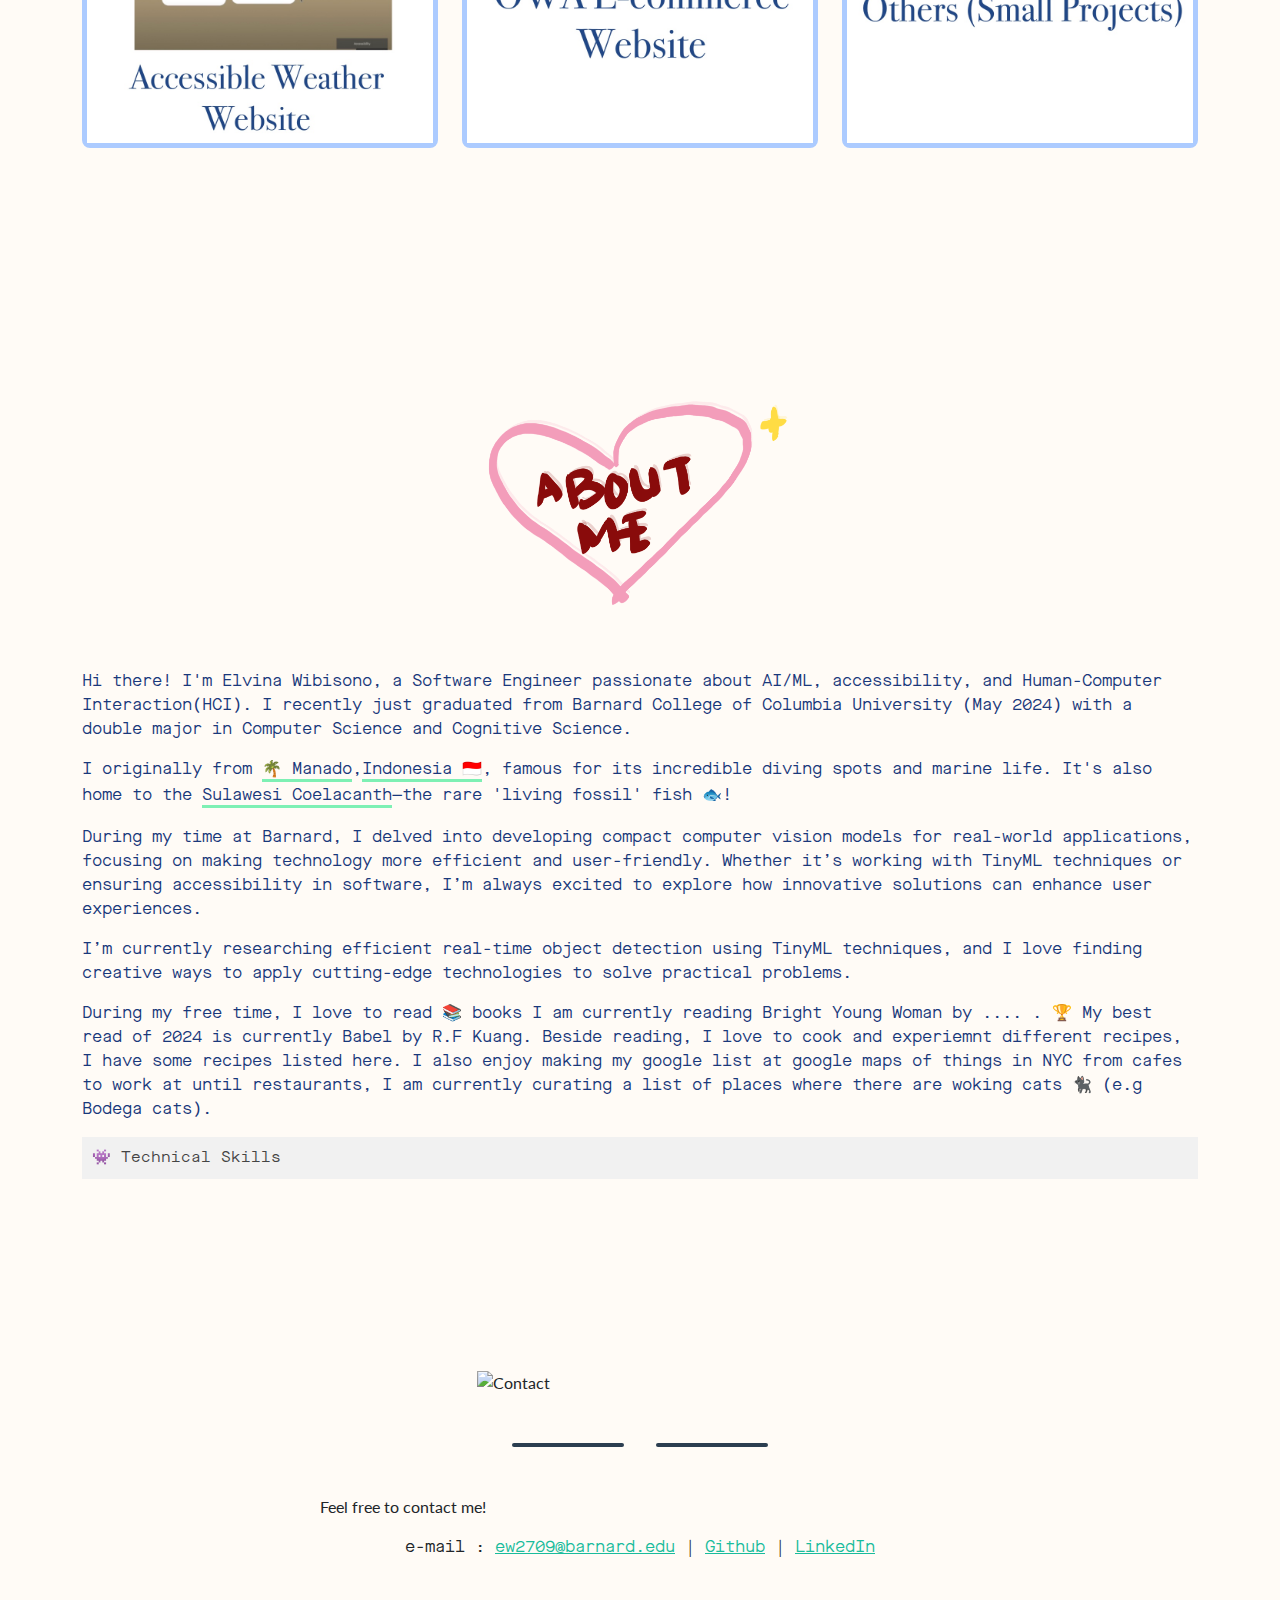
==== commit d659ca1c: "added content on the about me section" ====
--- a/index.html
+++ b/index.html
@@ -179,6 +179,10 @@
                         I recently just graduated from Barnard College of Columbia University (May 2024) with a double major in Computer Science and Cognitive Science. 
                     </p>
                     <p>
+                        I originally from  <a href="https://www.indonesia.travel/gb/en/destinations/sulawesi/manado.html" class="link-text">🌴 Manado</a>,<a href="https://en.wikipedia.org/wiki/Indonesia" class="link-text">Indonesia 🇮🇩</a>, 
+                        famous for its incredible diving spots and marine life. It's also home to the <a href="https://en.wikipedia.org/wiki/Indonesian_coelacanth" class="link-text">Sulawesi Coelacanth</a>—the rare 'living fossil' fish 🐟!
+                    </p>
+                    <p>
                         During my time at Barnard, I delved into developing compact computer vision models for real-world applications, 
                         focusing on making technology more efficient and user-friendly. 
                         Whether it’s working with TinyML techniques or ensuring accessibility in software, 
@@ -188,11 +192,20 @@
                         I’m currently researching efficient real-time object detection using TinyML techniques, 
                         and I love finding creative ways to apply cutting-edge technologies to solve practical problems.
                     </p>
-
-                </div>
-                <button class="collapsible">Skills</button>
+                    <p>
+                        During my free time, I love to read 📚 books I am currently reading Bright Young Woman by .... . 🏆 My best read of 2024 is currently Babel by R.F Kuang. 
+                        Beside reading, I love to cook and experiemnt different recipes, I have some recipes listed here. 
+                        I also enjoy making my google list at google maps of things in NYC from cafes to work at until restaurants, I am currently curating a list of places where there are woking cats 🐈‍⬛ (e.g Bodega cats). 
+                    </p>
+
+                </div>
+                <button class="collapsible">👾 Technical Skills</button>
                     <div class="content">
-                            <p>This is the collapsible content. It can include paragraphs, images, or any other HTML content.</p>
+                        <br>
+                            <p> <strong>Programming Languages: </strong>Java, Python, C/C++, JavaScript, HTML5/CSS, SQL, MatLab, R, SPSS <br>
+                                <strong>Libraries/Frameworks:</strong> Numpy, Matplotlib, ggplot2, Flask, Node.js, jQuery, TensorFlow, OpenCV <br>
+                                <strong>Databases:</strong> PostgreSQL, MySQL, NoSQL, Neo4j<br>
+                                <strong>Other Tools:</strong> Git/Github, Unix/Linux, Google Cloud Platforms (GCP), Embedded Systems (Raspberry Pis & Arduino), Docker, Figma, LaTex</p>
                     </div>
 
                
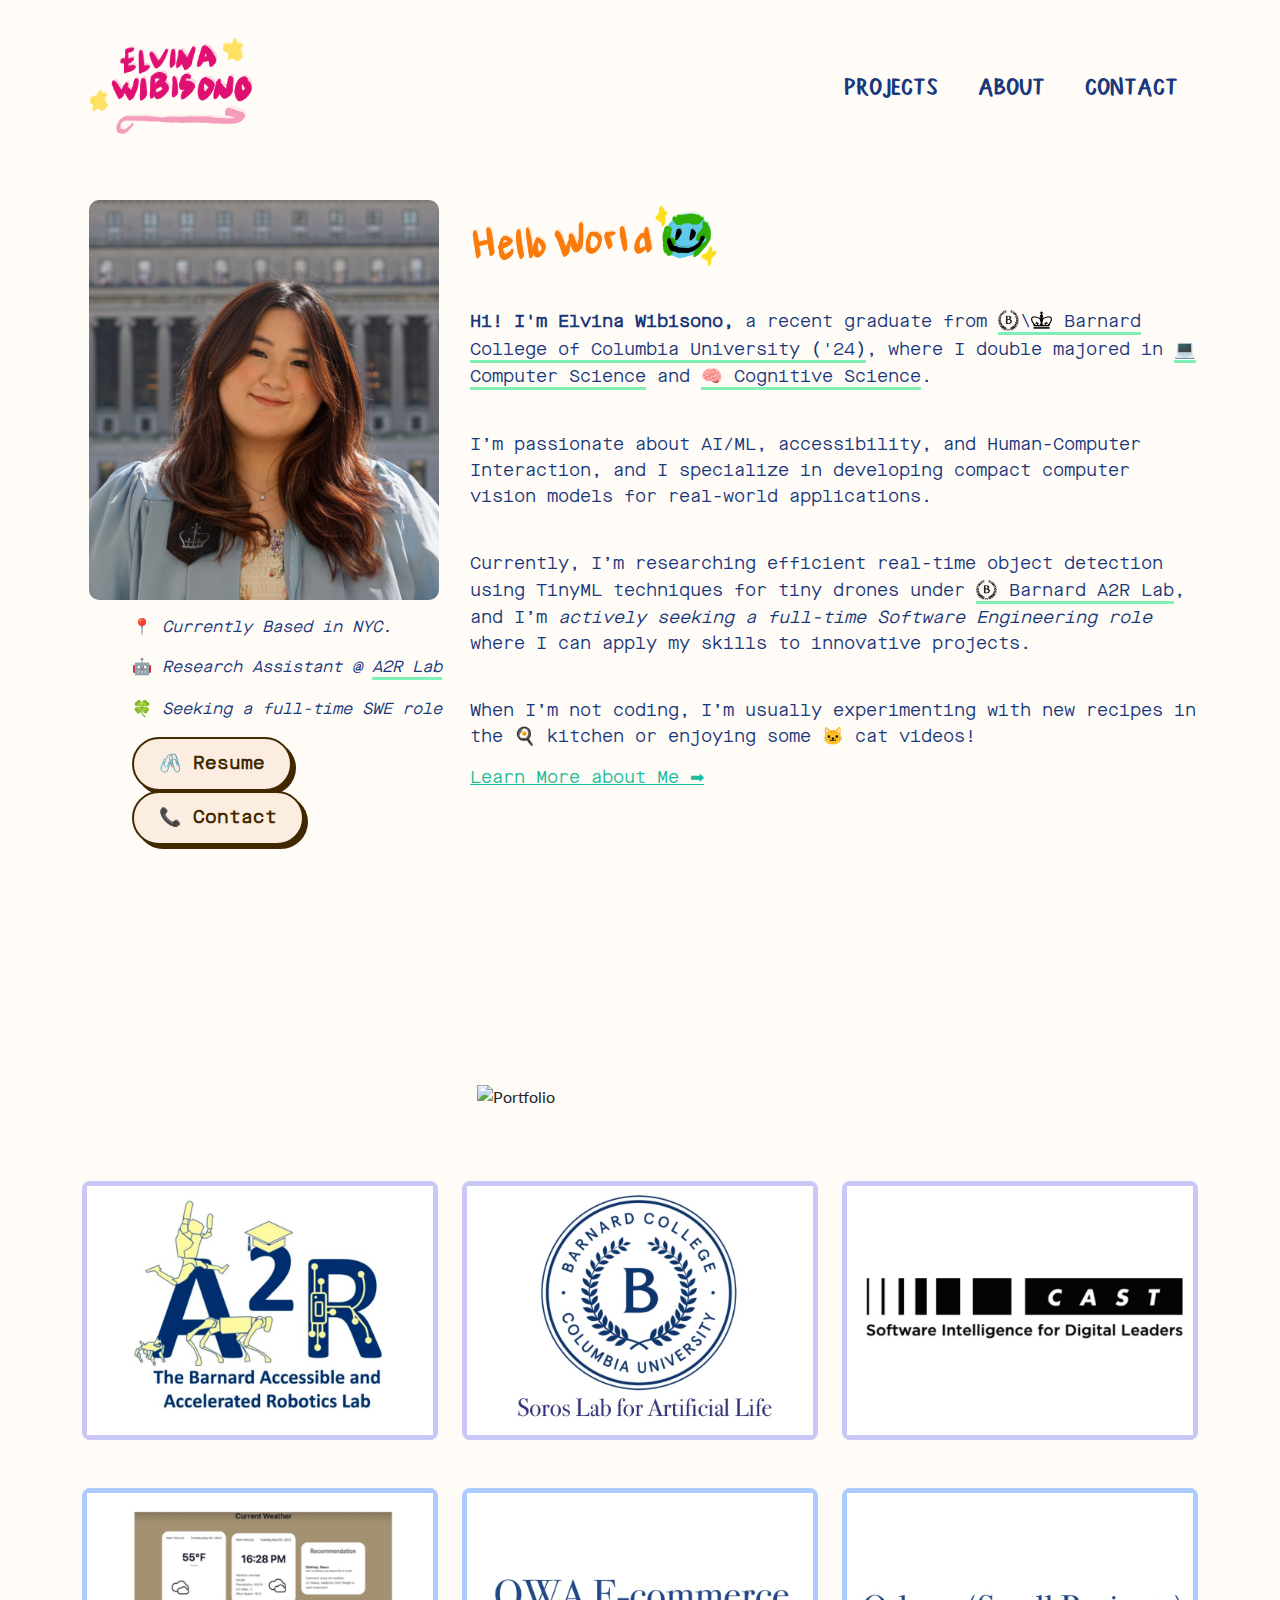
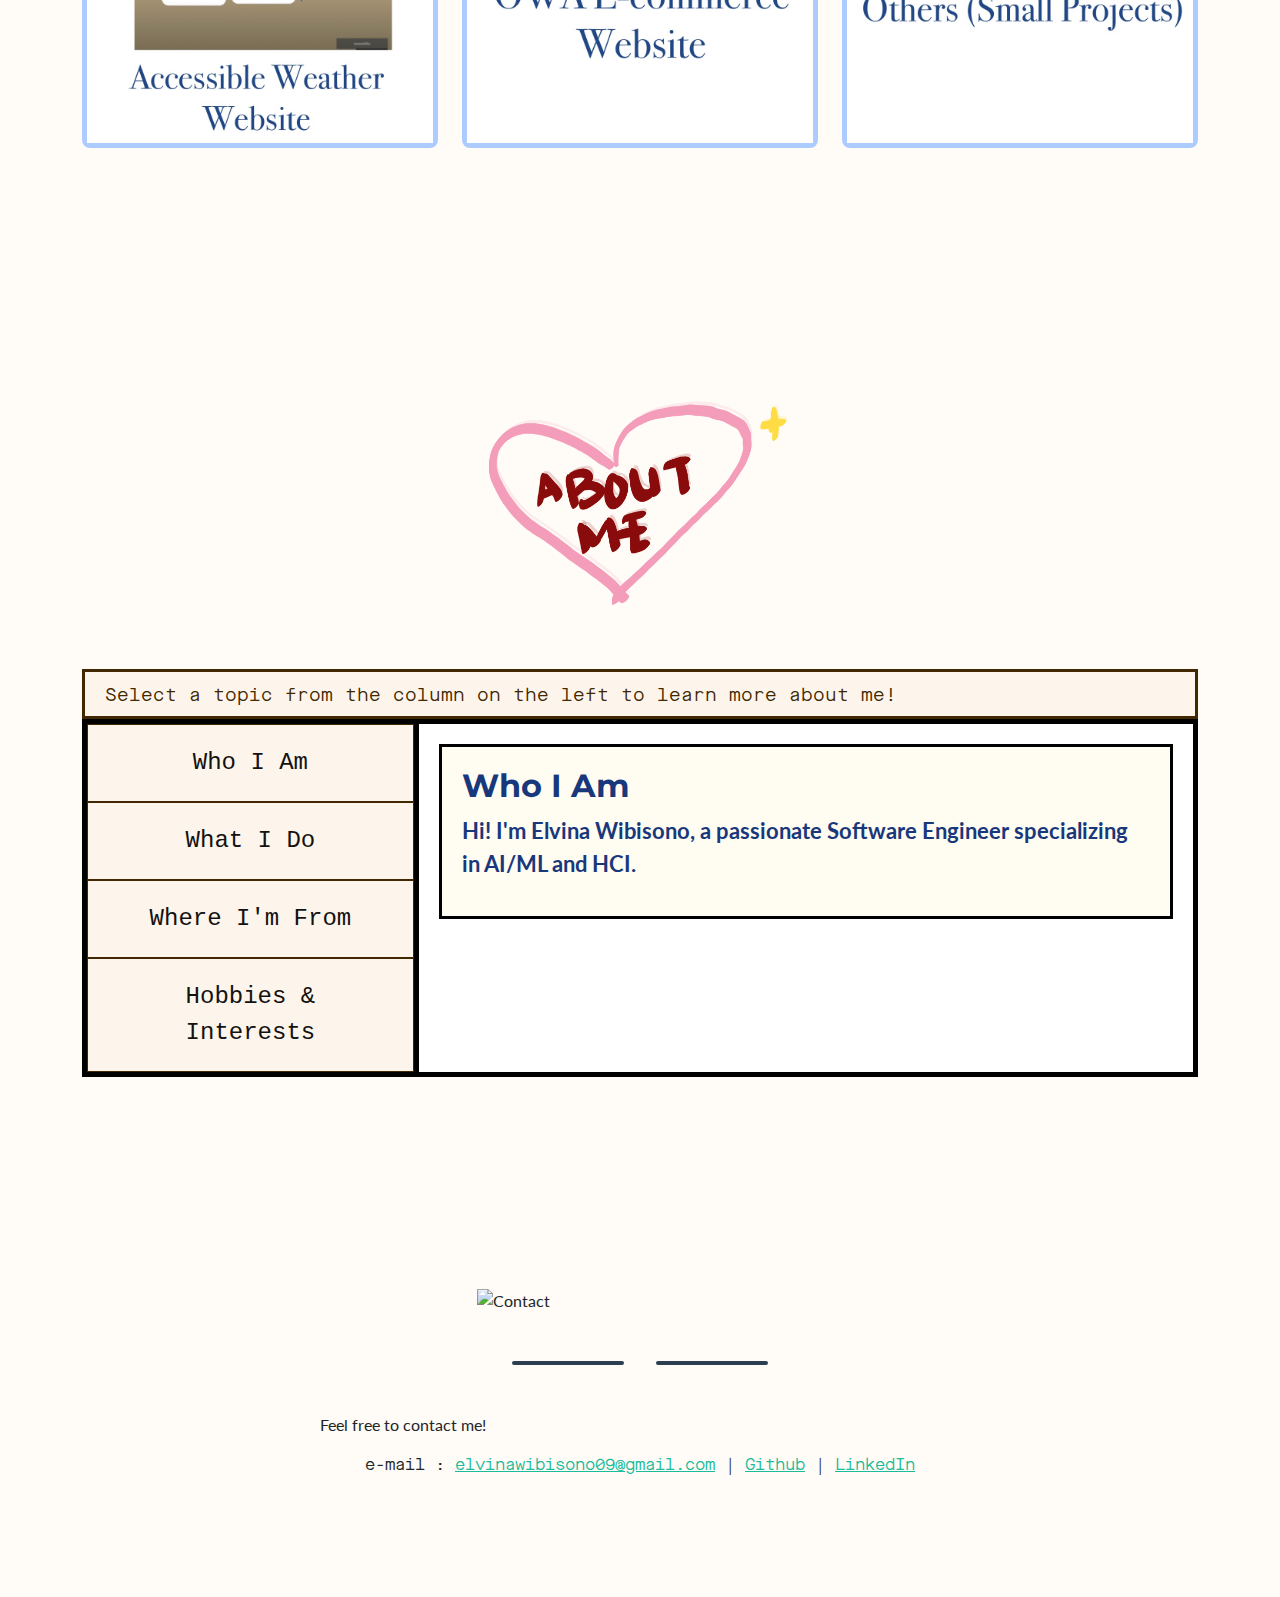
==== commit 51bea15a: "created new UI for about section" ====
--- a/index.html
+++ b/index.html
@@ -167,14 +167,88 @@
         </section>
         <!-- About Section-->
         <section class="page-section custom-bg-color text-blue mb-0" id="about">
-            <div class="container" style="font-family: 'MaisonMono', sans-serif;">
+            <div class="container">
                 <!-- About Section Heading-->
                 <div class = "row mt-0 mb-5"> 
                     <img class="section-home-image img-fluid" src = "assets/img/aboutme.png" alt="About" />
                 </div>
                 <!-- About Section Content-->
+                 <!-- Info Bar -->
+                <div class="content-wrapper">
+                    <div class="info-bar">
+                        <p>Select a topic from the column on the left to learn more about me!</p>
+                    </div>
+                    <div class="content-container">
+                        <!-- Buttons Column -->
+                        <div class="buttons-column">
+                          <button onclick="showContent('who')">Who I Am</button>
+                          <button onclick="showContent('what')">What I Do</button>
+                          <button onclick="showContent('where')">Where I'm From</button>
+                          <button onclick="showContent('hobbies')">Hobbies & Interests</button>
+                        </div>
+                    
+                        <!-- Content Column -->
+                        <div class="content-column">
+                          <div id="who" class="content-about active">
+                            <h2>Who I Am</h2>
+                            <p>Hi! I'm Elvina Wibisono, a passionate Software Engineer specializing in AI/ML and HCI.</p>
+                          </div>
+                          <div id="what" class="content-about">
+                            <h2>What I Do</h2>
+                            <p>I develop compact computer vision models using TinyML and work on real-world robotics projects.</p>
+                          </div>
+                          <div id="where" class="content-about">
+                            <h2>Where I'm From</h2>
+                            <p>I'm from Manado, Indonesia, famous for its diving spots and the rare Sulawesi Coelacanth!</p>
+                          </div>
+                          <div id="hobbies" class="content-about">
+                            <h2>Hobbies & Interests</h2>
+                            <p>I love reading, cooking, and curating NYC maps of cafes and working cats (e.g., bodega cats).</p>
+                          </div>
+                        </div>
+                    </div>
+                </div>
                 
-                <div>
+
+               
+                
+                <!-- <div class="dialog-container">
+                 
+                    <div class="dialog-box">
+                      <div class="dialog-header" >
+                        <img src="assets/img/avatar.jpg" alt="Avatar" class="avatar">
+                        <span class="name">Elvina</span>
+                      </div>
+                      
+                      <div class="dialog-content-wrapper">
+                        <div class="dialog-content" id="dialog-content">
+                          Hi! I'm Elvina Wibisono, a software engineer passionate about AI/ML, accessibility, and HCI.
+                        </div>
+                      </div>
+                      <div class="dialog-buttons">
+                        <button id="next-button" class="dialog-button">Next</button>
+                        <button id="show-all-button" class="dialog-button">Show All</button>
+                      </div>
+                    </div>
+                  
+                    
+                    <div class="skills-section">
+                      <button class="collapsible">👾 Technical Skills</button>
+                      <div class="content">
+                        <p>
+                          <strong>Programming Languages:</strong> Java, Python, C/C++, JavaScript, HTML5/CSS, SQL, MatLab, R, SPSS <br>
+                          <strong>Libraries/Frameworks:</strong> Numpy, Matplotlib, ggplot2, Flask, Node.js, jQuery, TensorFlow, OpenCV <br>
+                          <strong>Databases:</strong> PostgreSQL, MySQL, NoSQL, Neo4j <br>
+                          <strong>Other Tools:</strong> Git/Github, Unix/Linux, Google Cloud Platforms (GCP), Embedded Systems (Raspberry Pis & Arduino), Docker, Figma, LaTex
+                        </p>
+                      </div>
+                    </div>
+                  </div> -->
+                  
+                  
+    
+                
+                <!-- <div>
                     <p>Hi there! I'm Elvina Wibisono, a Software Engineer passionate about AI/ML, accessibility, and Human-Computer Interaction(HCI).
                         I recently just graduated from Barnard College of Columbia University (May 2024) with a double major in Computer Science and Cognitive Science. 
                     </p>
@@ -198,17 +272,16 @@
                         I also enjoy making my google list at google maps of things in NYC from cafes to work at until restaurants, I am currently curating a list of places where there are woking cats 🐈‍⬛ (e.g Bodega cats). 
                     </p>
 
-                </div>
-                <button class="collapsible">👾 Technical Skills</button>
+                </div> -->
+                <!-- <button class="collapsible">👾 Technical Skills</button>
                     <div class="content">
                         <br>
                             <p> <strong>Programming Languages: </strong>Java, Python, C/C++, JavaScript, HTML5/CSS, SQL, MatLab, R, SPSS <br>
                                 <strong>Libraries/Frameworks:</strong> Numpy, Matplotlib, ggplot2, Flask, Node.js, jQuery, TensorFlow, OpenCV <br>
                                 <strong>Databases:</strong> PostgreSQL, MySQL, NoSQL, Neo4j<br>
                                 <strong>Other Tools:</strong> Git/Github, Unix/Linux, Google Cloud Platforms (GCP), Embedded Systems (Raspberry Pis & Arduino), Docker, Figma, LaTex</p>
-                    </div>
-
-               
+                    </div> -->
+
                
                
                 
@@ -233,7 +306,7 @@
                 <div class="row justify-content-center">
                     <div class="col-lg-8 col-xl-7">
                         <p>Feel free to contact me! </p>
-                        <p class="mb-4" align = "center" style = "font-family: MaisonMono;" >e-mail : <a href = "mailto:ew2709@barnard.edu">ew2709@barnard.edu</a> | <a href ="https://github.com/elvinawibisono">Github</a> | <a href="https://www.linkedin.com/in/elvina-wibisono/">LinkedIn</a> </p>
+                        <p class="mb-4" align = "center" style = "font-family: MaisonMono;" >e-mail : <a href = "mailto:elvinawibisono09@gmail.com">elvinawibisono09@gmail.com</a> | <a href ="https://github.com/elvinawibisono">Github</a> | <a href="https://www.linkedin.com/in/elvina-wibisono/">LinkedIn</a> </p>
                         
 
 
@@ -482,10 +555,11 @@
         <!-- Core theme JS-->
         <script src="js/scripts.js"></script>
         <script src="js/collapsible.js"></script>
+        <script src="js/dialogue.js"></script>
         <!-- * * * * * * * * * * * * * * * * * * * * * * * * * * * * * * * * * * * * * * * *-->
         <!-- * *                               SB Forms JS                               * *-->
         <!-- * * Activate your form at https://startbootstrap.com/solution/contact-forms * *-->
         <!-- * * * * * * * * * * * * * * * * * * * * * * * * * * * * * * * * * * * * * * * *-->
-        <script src="https://cdn.startbootstrap.com/sb-forms-latest.js"></script>
+        <!-- <script src="https://cdn.startbootstrap.com/sb-forms-latest.js"></script> -->
     </body>
 </html>
--- a/css/main.css
+++ b/css/main.css
@@ -409,6 +409,231 @@
     overflow: hidden;
     background-color: #f9f9f9;
   }
-  
-
-
+
+  
+/* Container for side-by-side layout */
+.dialog-container {
+    display: flex; /* Enable flexbox for horizontal alignment */
+    gap: 20px; /* Add spacing between the two sections */
+    max-width: 1000px; /* Set a maximum width for the container */
+    margin: 0 auto; /* Center the container on the page */
+    align-items: flex-start; /* Align items at the top */
+  }
+  
+  /* Dialog box styling */
+  .dialog-box {
+    flex: 2; /* Allow the dialog box to take up more space */
+    background-color: #fffbea;
+    border: 3px solid #f1c40f;
+    border-radius: 15px;
+    padding: 20px;
+    box-shadow: 0px 4px 10px rgba(0, 0, 0, 0.2);
+  }
+  
+  .dialog-header {
+    display: flex;
+    align-items: center;
+    margin-bottom: 15px;
+  }
+  
+  .avatar {
+    width: 50px;
+    height: 50px;
+    border-radius: 50%;
+    margin-right: 10px;
+  }
+  
+  .name {
+    font-weight: bold;
+    font-size: 20px;
+    color: #2c3e50;
+  }
+  
+  .dialog-content {
+    font-size: 18px;
+    line-height: 1.6;
+    margin-bottom: 15px;
+  }
+  
+  .dialog-buttons {
+    display: flex;
+    gap: 10px;
+  }
+  
+  .dialog-button {
+    background-color: #f1c40f;
+    color: white;
+    border: none;
+    border-radius: 10px;
+    padding: 10px 20px;
+    cursor: pointer;
+    font-size: 16px;
+    transition: background-color 0.3s;
+  }
+  
+  .dialog-button:hover {
+    background-color: #d4ac0d;
+  }
+  
+  /* Technical Skills Section Styling */
+  .skills-section {
+    flex: 1; /* Allow the technical skills section to take up less space */
+    background-color: #fffbea;
+    border: 3px solid #f1c40f;
+    border-radius: 15px;
+    padding: 20px;
+    box-shadow: 0px 4px 10px rgba(0, 0, 0, 0.2);
+  }
+  
+  .collapsible {
+    background-color: #f1c40f;
+    color: white;
+    cursor: pointer;
+    padding: 10px 20px;
+    width: 100%;
+    border: none;
+    border-radius: 5px;
+    text-align: left;
+    font-size: 16px;
+    font-weight: bold;
+    transition: background-color 0.3s;
+    box-shadow: 0px 4px 8px rgba(0, 0, 0, 0.1);
+    margin-bottom: 10px;
+  }
+  
+  .collapsible:hover {
+    background-color: #d4ac0d;
+  }
+  
+  /* .content {
+    display: none; 
+    overflow: hidden;
+    background-color: #fffbea; 
+    padding: 10px;
+    border-radius: 5px;
+    line-height: 1.6;
+    font-size: 14px;
+    box-shadow: 0px 4px 8px rgba(0, 0, 0, 0.1);
+  } */
+
+  /* Cursor Styling */
+.cursor {
+    display: inline-block;
+    font-size: 18px;
+    color: #333;
+    animation: blink 0.7s step-end infinite;
+    position: relative;
+    top: 3px;
+    margin-left: 2px;
+  }
+  
+  /* Blinking Animation */
+  @keyframes blink {
+    50% {
+      opacity: 0;
+    }
+  }
+  
+  /* Optional: Style adjustments for dialog box */
+  .dialog-content-wrapper {
+    display: flex;
+    align-items: flex-start;
+  }
+  .dialog-content {
+    font-size: 18px;
+    line-height: 1.6;
+    white-space: pre-wrap; /* Preserve spaces and newlines */
+  }
+
+  .content-container {
+    display: flex;
+    max-width: 1200px;
+    margin: 20px auto;
+    border: 5px solid black; /* Thick black border */
+  }
+  
+  /* Buttons Column */
+  .buttons-column {
+    width: 30%;
+    background-color: #ffffff; /* White background */
+    border-right: 5px solid black; /* Sharp dividing line */
+  }
+  
+  .buttons-column button {
+    width: 100%;
+    padding: 20px 44px;
+    background-color: #fdf5ec; 
+    border: 1px solid #422800; 
+    /* border-radius: 50px; */
+    font-family: "Ubuntu Sans Mono", monospace;
+    font-size: 24px;
+    color: #141211;
+    text-decoration: none;
+    box-shadow: 0 0 0;
+    transition: all 200ms;
+    
+  }
+
+  .buttons-column button:hover {
+    transform: translateY(-10px);
+    box-shadow: 0px 12px 1px #141211;
+  }
+  
+  .buttons-column button:active {
+    transform: translateY(10px);
+    box-shadow: 0 0 0;
+  }
+
+  .buttons-column button:focus-visible,
+  .buttons-column button:focus {
+    background-color: #8c6352; /* Highlight color for focused button */
+    color: #fff; /* White text for focused button */
+    outline: none; /* Remove default browser outline */
+}
+
+  /* Content Column */
+  .content-column {
+    width: 70%;
+    padding: 20px;
+    background-color: #ffffff; /* White background */
+  }
+  
+  .content-about {
+    display: none;
+    font-size: 22px;
+    font-weight: bold;
+    line-height: 1.5;
+    padding: 20px;
+    border: 3px solid black; 
+    background-color: #fffcf2; 
+  }
+
+
+  /* Show only the active content */
+  .content-about.active {
+    display: block;
+  }
+  .content-wrapper {
+    max-width: 1200px; /* Match the width of your container */
+    margin: 0 auto; /* Center everything */
+  }
+  
+
+  .info-bar {
+    background-color: #fdf5ec; /* Match your site's beige background */
+    border: 3px solid #422800; /* Match the border color of the buttons */
+    text-align: center; /* Center-align the text */
+    font-family: 'MaisonMono', monospace; /* Use your custom font */
+    font-size: 18px; /* Adjust font size */
+    color: #422800; /* Match the text color */
+    margin: 0 auto;
+    margin-bottom: -20px; 
+    display: flex;
+    align-items: center;
+    justify-content: flex-start;
+    height: 50px; /* Ensure height is consistent */
+    line-height: 50px; /* Ensure text is vertically aligned */
+    padding: 0; /* Remove padding to avoid misalignment */
+    padding-top: 20px;
+    padding-left: 20px;
+}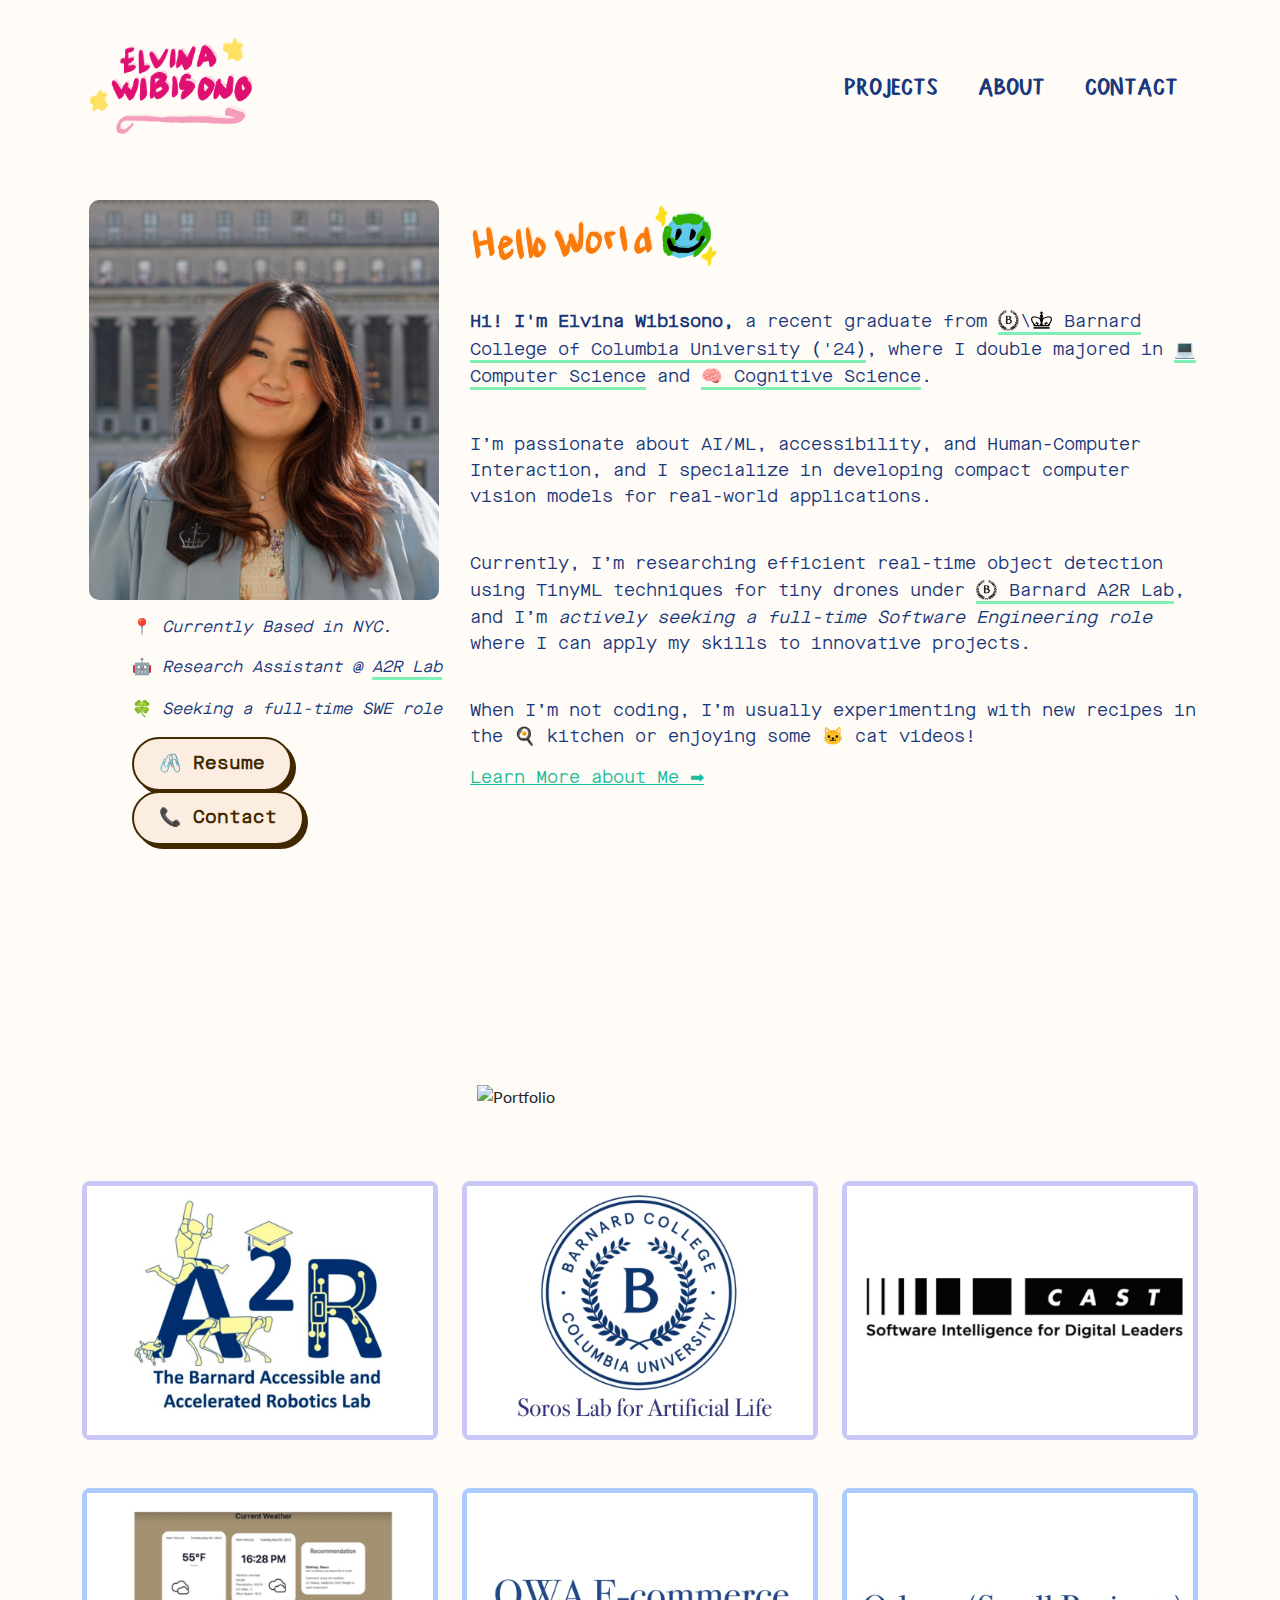
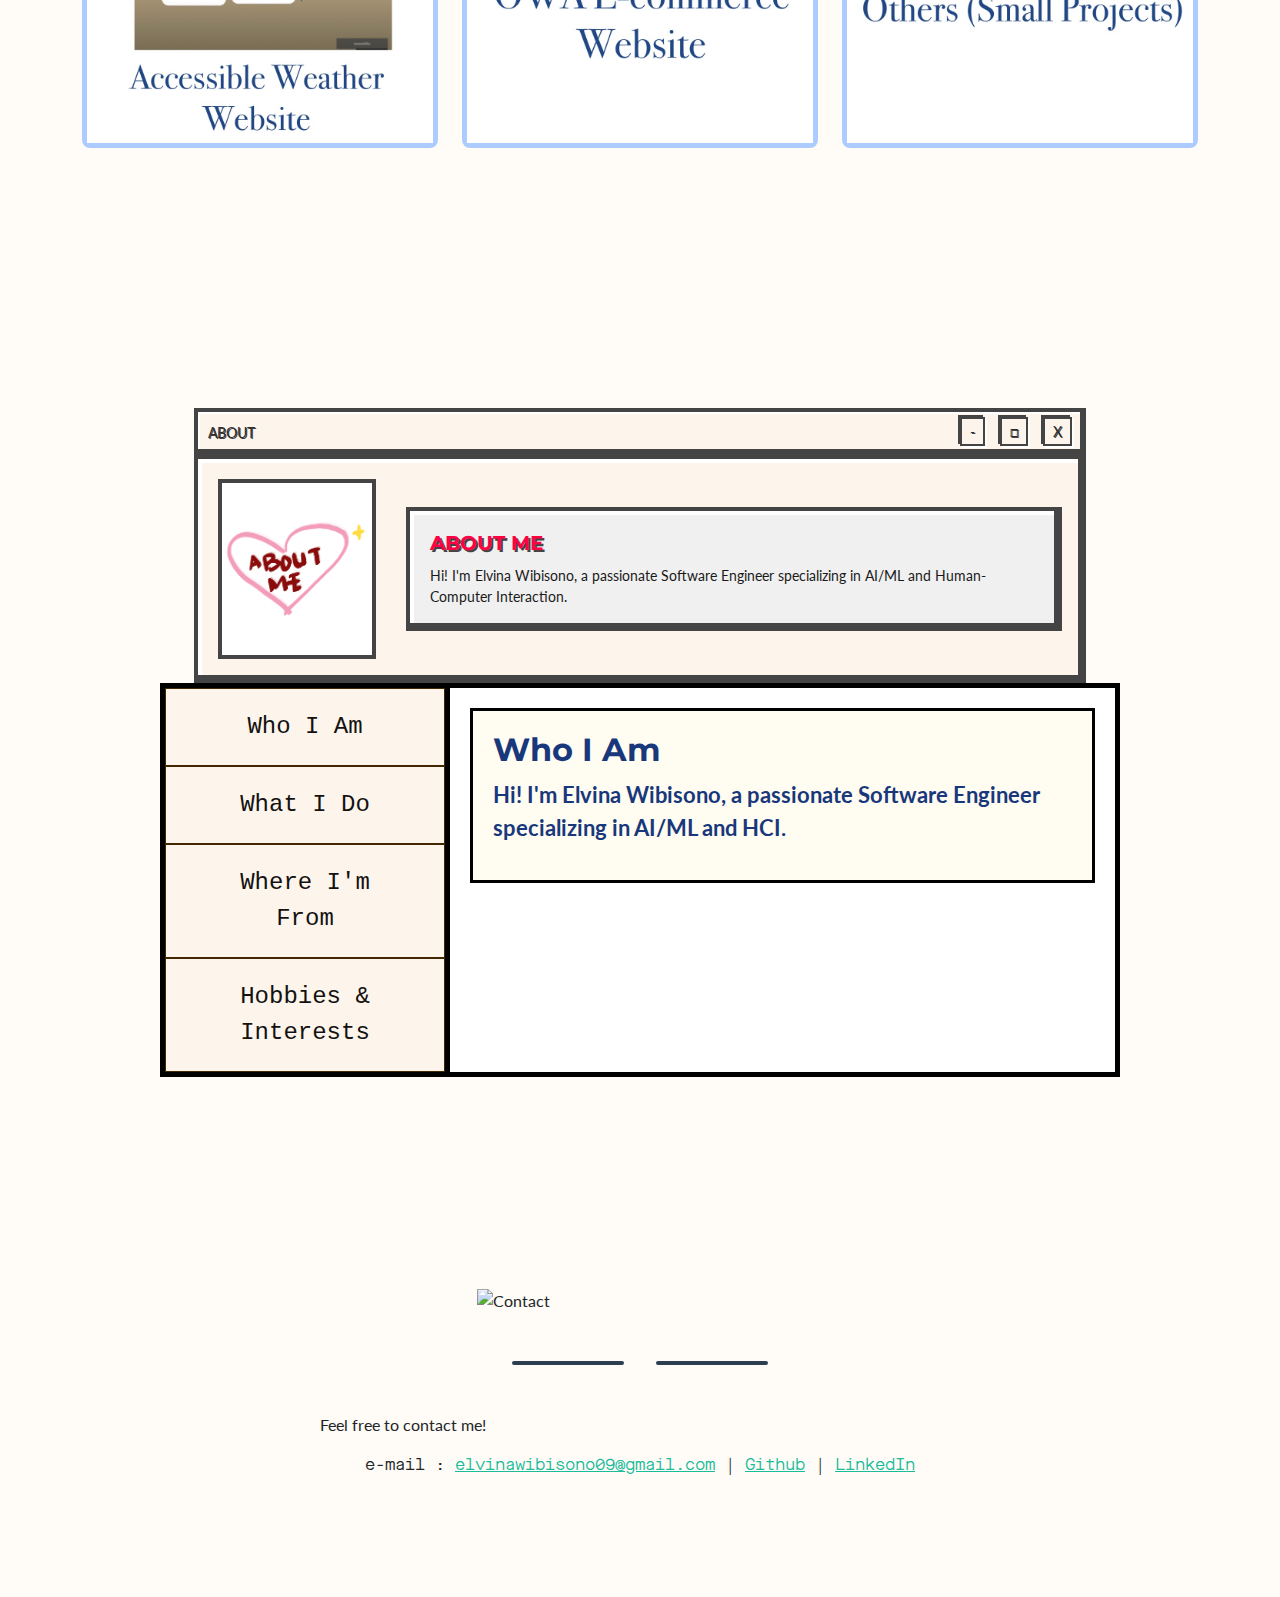
==== commit 8dde108c: "created new UI for about me section (title page)" ====
--- a/index.html
+++ b/index.html
@@ -169,15 +169,40 @@
         <section class="page-section custom-bg-color text-blue mb-0" id="about">
             <div class="container">
                 <!-- About Section Heading-->
-                <div class = "row mt-0 mb-5"> 
+                <!-- <div class = "row mt-0 mb-5"> 
                     <img class="section-home-image img-fluid" src = "assets/img/aboutme.png" alt="About" />
-                </div>
+                </div> -->
                 <!-- About Section Content-->
                  <!-- Info Bar -->
                 <div class="content-wrapper">
-                    <div class="info-bar">
-                        <p>Select a topic from the column on the left to learn more about me!</p>
-                    </div>
+                    <div class="title-bar">
+                        <div class="title-left">
+                            <span>ABOUT</span>
+                        </div>
+                        <div class="title-controls">
+                            <span class="control minimize">-</span>
+                            <span class="control maximize">□</span>
+                            <span class="control close">X</span>
+                        </div>
+                    </div>
+                    <div class="retro-about">
+                        <!-- Left Column: Pixel Heart -->
+                        <div class="pixel-heart">
+                            <img class="info-icon" src = "assets/img/aboutme.png" alt="About" />
+                        </div>
+                
+                        <!-- Right Column: About Me Content -->
+                        <div class="about-panel">
+                            <h1>ABOUT ME</h1>
+                            <p>
+                                Hi! I'm Elvina Wibisono, a passionate Software Engineer specializing in AI/ML and Human-Computer Interaction.
+                            </p>
+                        </div>
+                    </div>
+                    <!-- <div class="info-bar">
+                        <img src="assets/img/aboutme.png" alt="Info Icon" class="info-icon">
+                        <span>Select a topic from the column on the left to learn more about me!</span>
+                    </div> -->
                     <div class="content-container">
                         <!-- Buttons Column -->
                         <div class="buttons-column">
--- a/css/main.css
+++ b/css/main.css
@@ -547,7 +547,7 @@
 
   .content-container {
     display: flex;
-    max-width: 1200px;
+    max-width: 960px;
     margin: 20px auto;
     border: 5px solid black; /* Thick black border */
   }
@@ -634,6 +634,126 @@
     height: 50px; /* Ensure height is consistent */
     line-height: 50px; /* Ensure text is vertically aligned */
     padding: 0; /* Remove padding to avoid misalignment */
-    padding-top: 20px;
+    padding-top: 50px;
+    padding-bottom: 50px;
     padding-left: 20px;
+}
+
+ .info-icon {
+    height: 150px; /* Adjust the height of the image */
+    width: 150px; /* Adjust the width of the image */
+    object-fit: contain; /* Keep the image aspect ratio */
+}
+
+/* Title Bar Styling */
+.title-bar {
+    display: flex;
+    justify-content: space-between;
+    align-items: center;
+    background-color: #fdf5ec; /* Retro beige color */
+    border: 4px solid #444;
+    padding: 5px 10px;
+    color: #2c2c2c;
+    max-width: 80%;
+    margin: 20px auto;
+    margin-bottom: -20px;
+    box-shadow: inset -2px -2px 0px 0px #444, inset 2px 2px 0px 0px #fff;
+}
+
+/* Title Text */
+.title-left span {
+    font-size: 14px;
+    text-shadow: 1px 1px 0px #444;
+}
+
+/* Window Control Buttons */
+.title-controls {
+    display: flex;
+    gap: 15px;
+}
+
+.control {
+    cursor: pointer;
+    font-size: 14px;
+    color: #2c2c2c;
+    padding: 2px 8px;
+    background-color: #fdf5ec;
+    border: 2px solid #444;
+    box-shadow: -2px -2px 0px 0px #444, 2px 2px 0px 0px #fff;
+    text-shadow: 1px 1px 0px #444;
+
+}
+
+.control:hover {
+    background-color: #ff4c4c; /* Close button hover effect */
+    color: #fff;
+    transition: 0.2s;
+}
+
+/* Close Button Specific Hover */
+.control.close:hover {
+    background-color: #d62828;
+}
+
+/* Content Area Placeholder */
+.content {
+    margin: 20px;
+    padding: 20px;
+    background-color: #f0f0f0;
+    color: #1a1a1a;
+    border: 4px solid #444;
+    box-shadow: inset -4px -4px 0px 0px #444, inset 4px 4px 0px 0px #fff;
+}
+
+
+.retro-about {
+    display: flex;
+    align-items: center;
+    justify-content: center;
+    max-width: 80%;
+    /* margin: 50px auto; */
+    margin: 20px auto;
+    margin-bottom: -20px; 
+    padding: 20px;
+    border: 4px solid #444;
+    background-color: #fdf5ec;
+    box-shadow: inset -4px -4px 0px #444, inset 4px 4px 0px #fff;
+}
+
+/* Left Column: Pixel Heart */
+.pixel-heart {
+    background-color: white;
+    border: 4px solid #444;
+    color: #ff0044;
+    font-size: 80px;
+    width: 180px;
+    height: 180px;
+    display: flex;
+    align-items: center;
+    justify-content: center;
+    text-shadow: 4px 4px 0px #444;
+    margin-right: 30px;
+}
+
+/* Right Column: About Me Content */
+.about-panel {
+    flex-grow: 1;
+    background-color: #f0f0f0;
+    color: #1a1a1a;
+    padding: 20px;
+    border: 4px solid #444;
+    box-shadow: inset -4px -4px 0px #444, inset 4px 4px 0px #fff;
+}
+
+.about-panel h1 {
+    font-size: 20px;
+    margin: 0 0 10px 0;
+    color: #ff0044;
+    text-shadow: 2px 2px 0px #444;
+}
+
+.about-panel p {
+    font-size: 14px;
+    line-height: 1.5;
+    margin: 0;
 }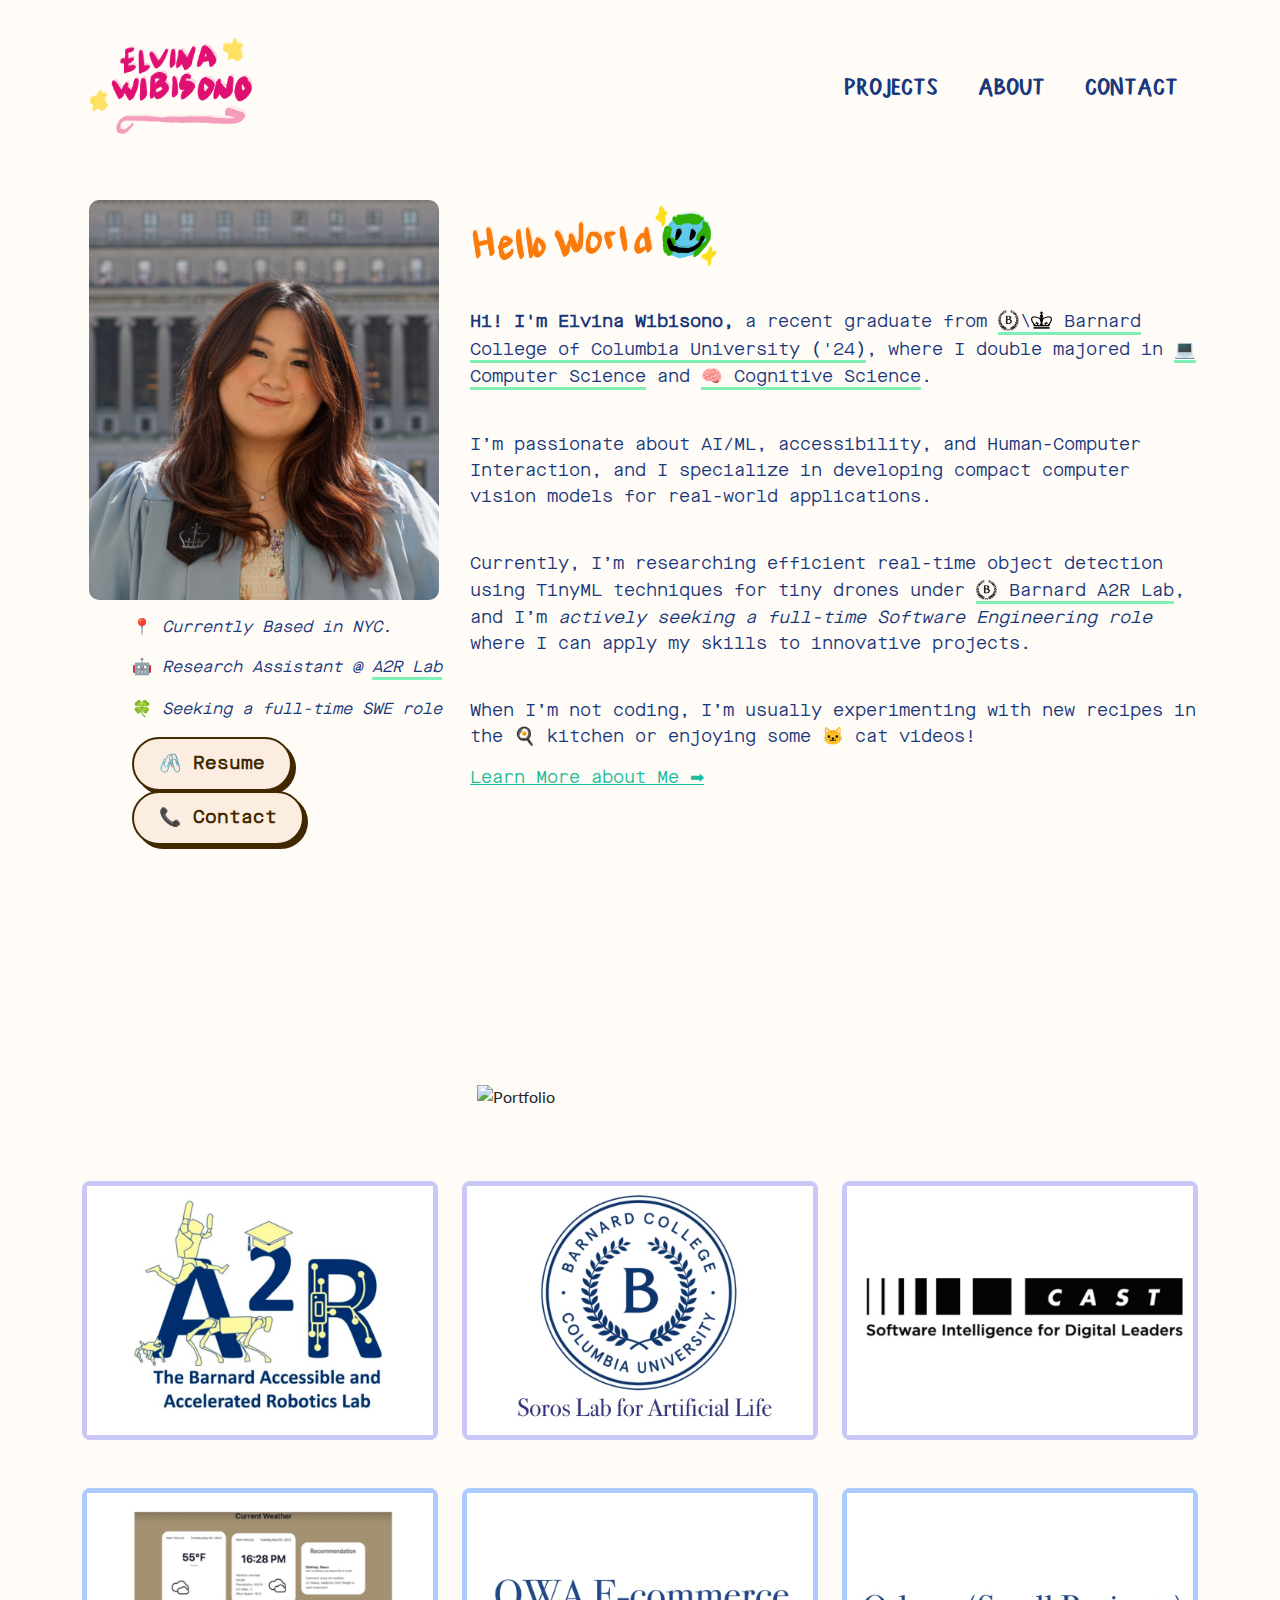
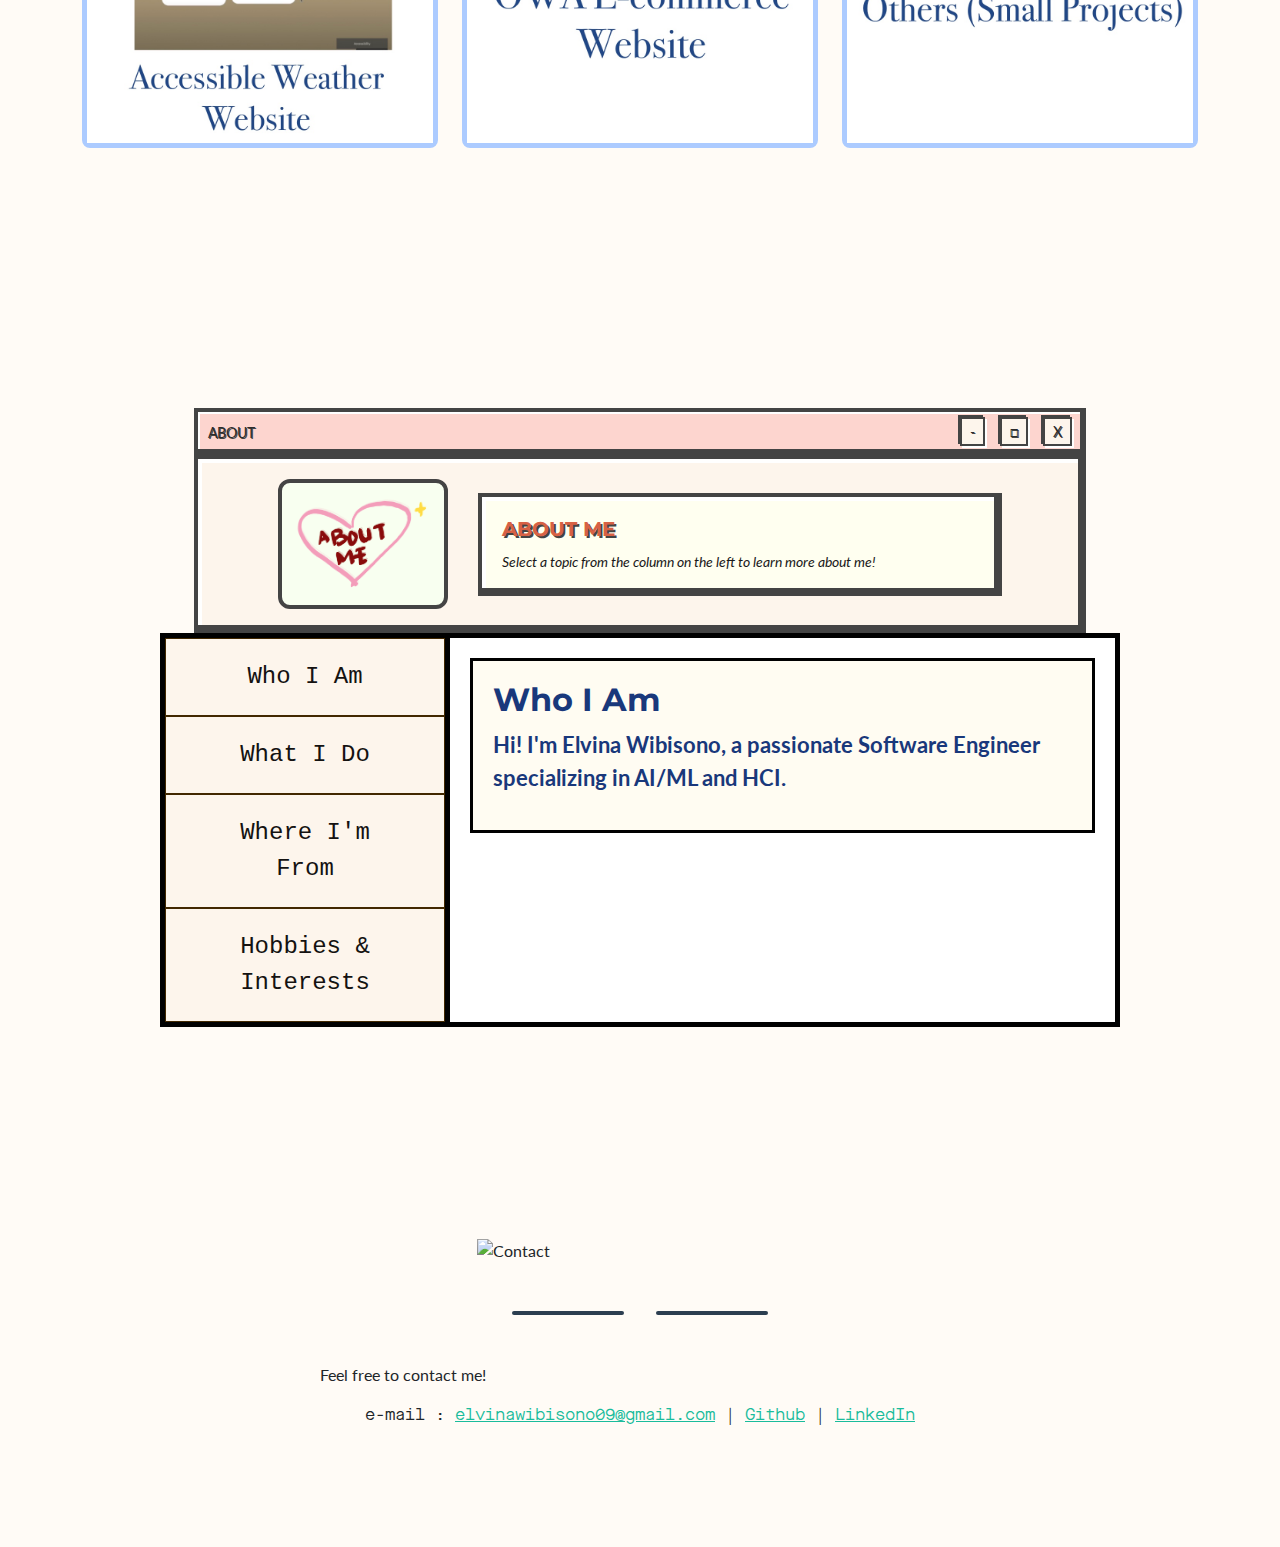
==== commit c238246e: "new colors for about me" ====
--- a/index.html
+++ b/index.html
@@ -195,7 +195,7 @@
                         <div class="about-panel">
                             <h1>ABOUT ME</h1>
                             <p>
-                                Hi! I'm Elvina Wibisono, a passionate Software Engineer specializing in AI/ML and Human-Computer Interaction.
+                                <i>Select a topic from the column on the left to learn more about me!</i>
                             </p>
                         </div>
                     </div>
--- a/css/main.css
+++ b/css/main.css
@@ -589,6 +589,7 @@
     background-color: #8c6352; /* Highlight color for focused button */
     color: #fff; /* White text for focused button */
     outline: none; /* Remove default browser outline */
+
 }
 
   /* Content Column */
@@ -640,8 +641,8 @@
 }
 
  .info-icon {
-    height: 150px; /* Adjust the height of the image */
-    width: 150px; /* Adjust the width of the image */
+    height: 140px; /* Adjust the height of the image */
+    width: 140px; /* Adjust the width of the image */
     object-fit: contain; /* Keep the image aspect ratio */
 }
 
@@ -650,7 +651,7 @@
     display: flex;
     justify-content: space-between;
     align-items: center;
-    background-color: #fdf5ec; /* Retro beige color */
+    background-color: #fdd5cf; /* Retro beige color */
     border: 4px solid #444;
     padding: 5px 10px;
     color: #2c2c2c;
@@ -722,33 +723,36 @@
 
 /* Left Column: Pixel Heart */
 .pixel-heart {
-    background-color: white;
+    background-color: #f8fff0;
     border: 4px solid #444;
+    border-radius: 12px ;
     color: #ff0044;
     font-size: 80px;
-    width: 180px;
-    height: 180px;
+    width: 170px;
+    height: 130px;
     display: flex;
     align-items: center;
     justify-content: center;
     text-shadow: 4px 4px 0px #444;
     margin-right: 30px;
+    margin-left: 60px;
 }
 
 /* Right Column: About Me Content */
 .about-panel {
     flex-grow: 1;
-    background-color: #f0f0f0;
+    background-color: #fffff0;
     color: #1a1a1a;
     padding: 20px;
     border: 4px solid #444;
+    margin-right: 60px;
     box-shadow: inset -4px -4px 0px #444, inset 4px 4px 0px #fff;
 }
 
 .about-panel h1 {
     font-size: 20px;
     margin: 0 0 10px 0;
-    color: #ff0044;
+    color: #d76144;
     text-shadow: 2px 2px 0px #444;
 }
 
